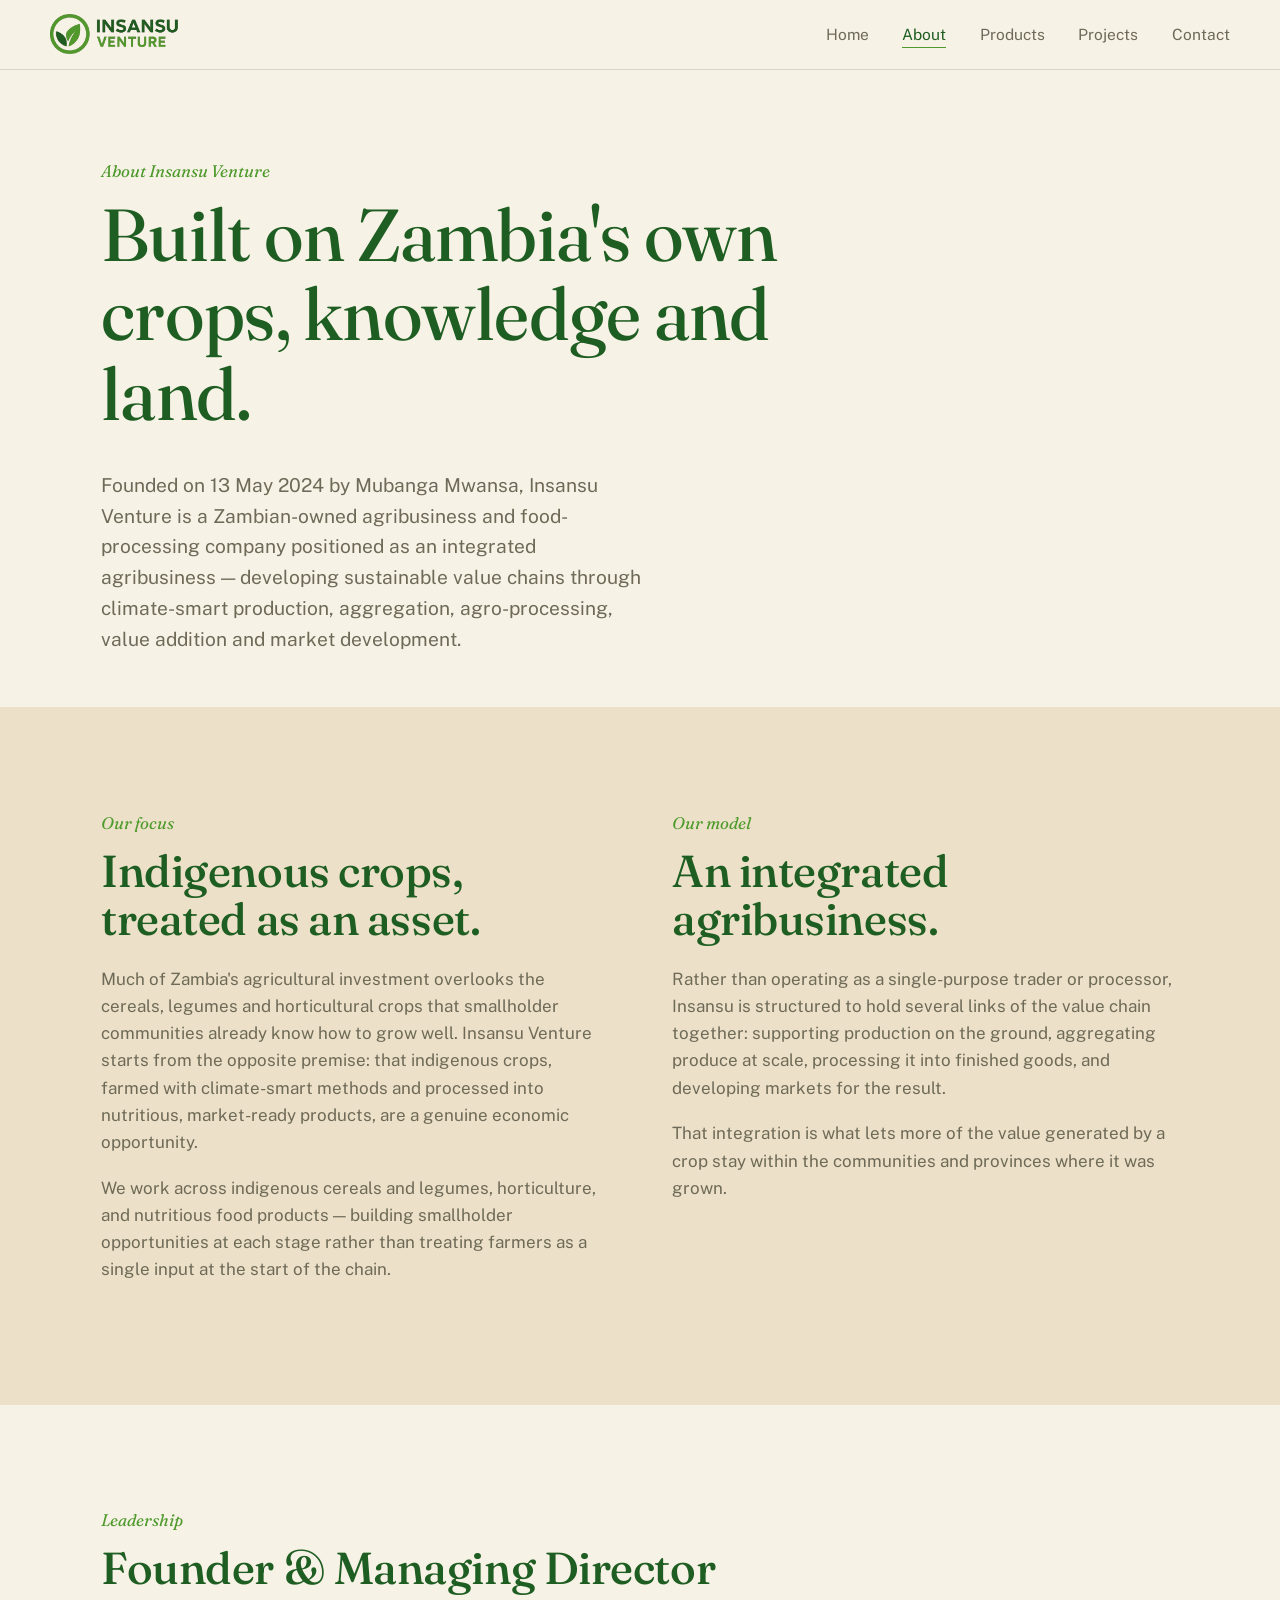
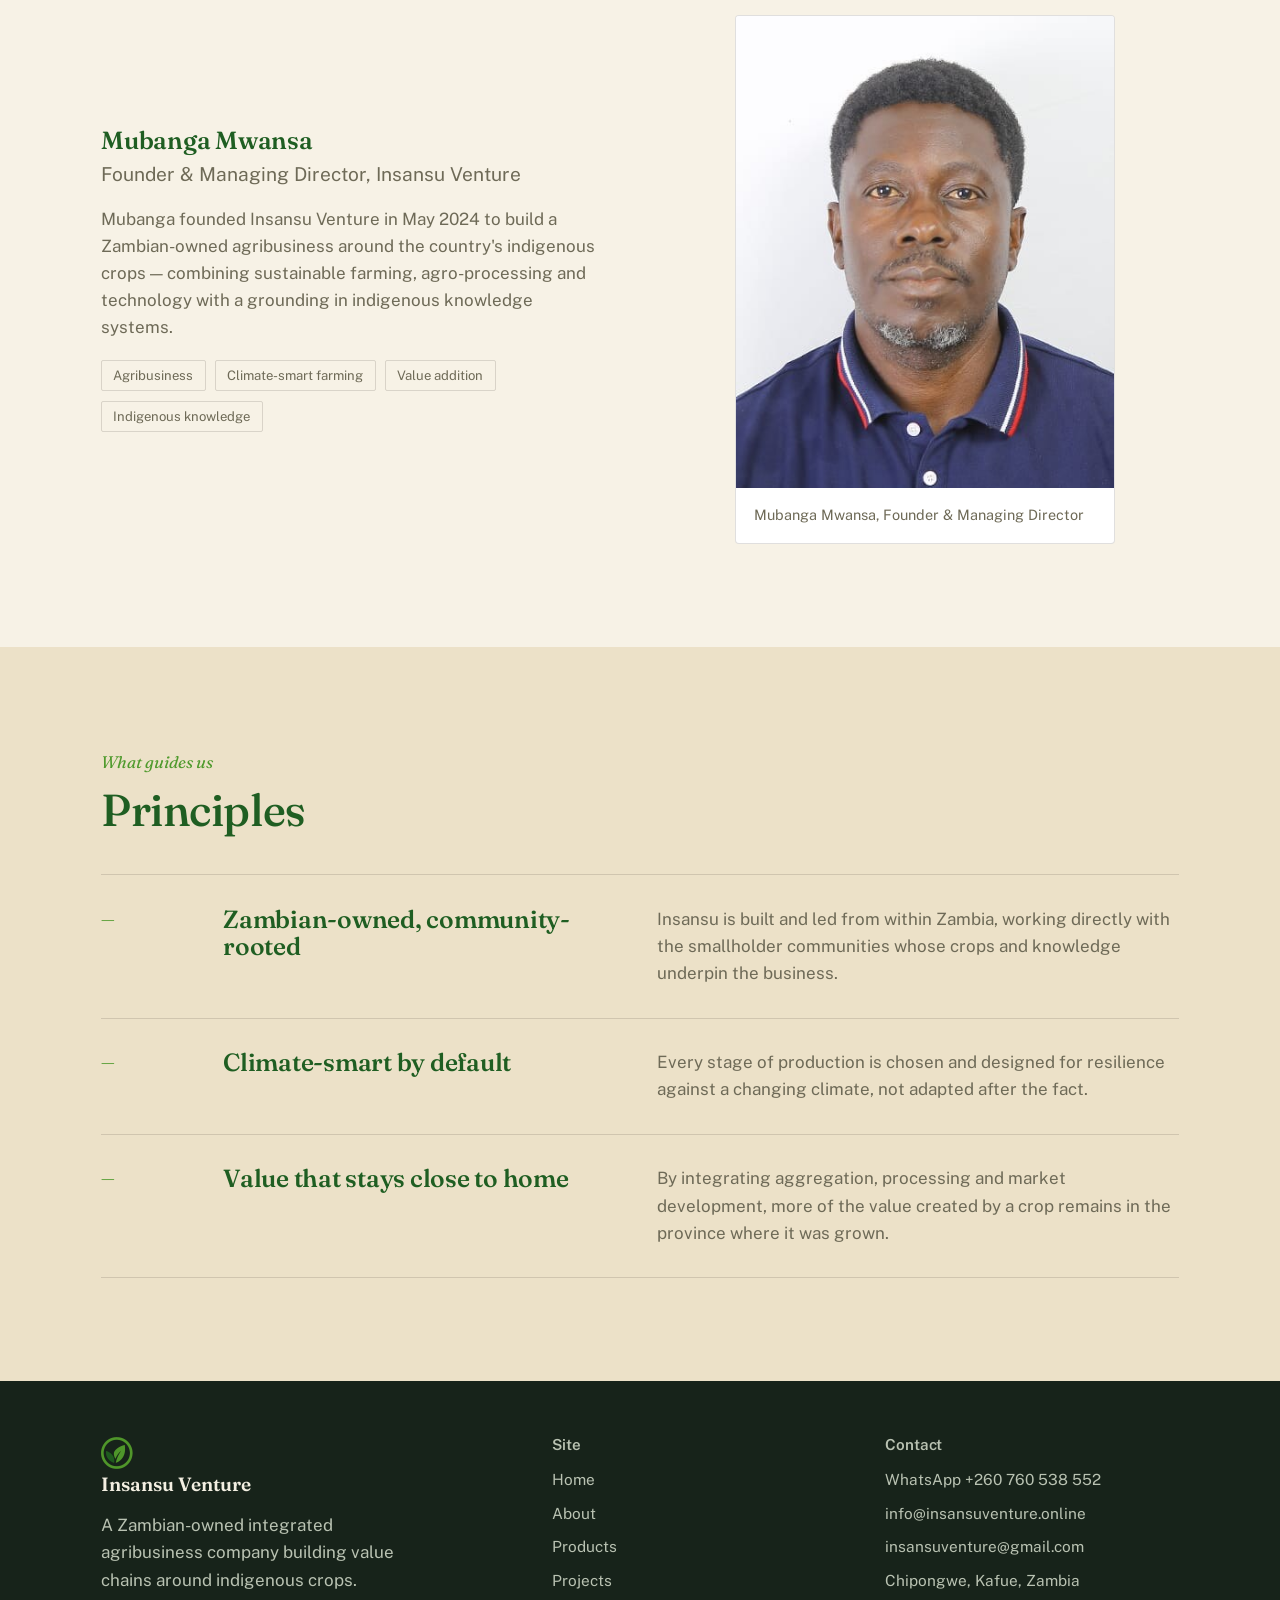
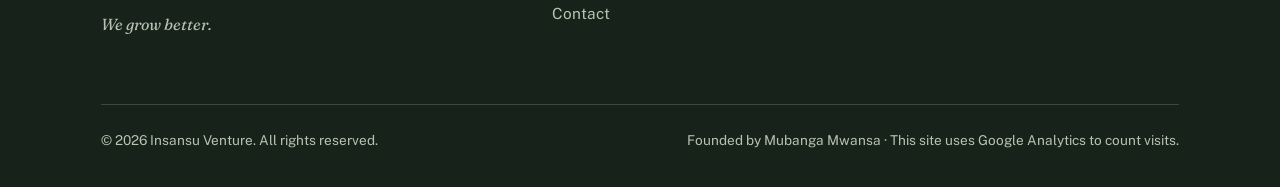
==== about.html @ 9efd2370 "Add Google Analytics (GA4) tracking and footer note Co-Authored-By: Claude Sonnet 5.5 <noreply@anthr" ====
<!doctype html>
<html lang="en">
<head>
<meta charset="UTF-8">
<meta name="viewport" content="width=device-width, initial-scale=1">
<title>About — Insansu Venture</title>
<meta name="description" content="Insansu Venture is a Zambian-owned agribusiness and food-processing company, founded May 2024, building climate-smart value chains around indigenous crops.">
<link rel="icon" href="images/brand/favicon.png" type="image/png">
<link rel="preconnect" href="https://fonts.googleapis.com">
<link rel="preconnect" href="https://fonts.gstatic.com" crossorigin>
<link href="https://fonts.googleapis.com/css2?family=Fraunces:ital,opsz,wght@0,9..144,400;0,9..144,460;0,9..144,560;1,9..144,460&family=Public+Sans:wght@400;500;600;700&display=swap" rel="stylesheet">
<link rel="stylesheet" href="css/style.css">
<!-- Google tag (gtag.js) -->
<script async src="https://www.googletagmanager.com/gtag/js?id=G-HKZN7J60WN"></script>
<script>
  window.dataLayer = window.dataLayer || [];
  function gtag(){dataLayer.push(arguments);}
  gtag('js', new Date());
  gtag('config', 'G-HKZN7J60WN');
</script>
</head>
<body>

<header class="site-header">
  <div class="container nav-row">
    <a href="index.html" class="brand"><img src="images/brand/logo.png" alt="Insansu Venture"></a>
    <nav>
      <ul class="nav-links">
        <li><a href="index.html">Home</a></li>
        <li><a href="about.html" aria-current="page">About</a></li>
        <li><a href="products.html">Products</a></li>
        <li><a href="projects.html">Projects</a></li>
        <li><a href="contact.html">Contact</a></li>
      </ul>
    </nav>
    <button class="nav-toggle" aria-label="Toggle navigation" aria-expanded="false">☰</button>
  </div>
</header>

<section class="hero" style="padding-bottom:2rem;">
  <div class="container">
    <p class="eyebrow">About Insansu Venture</p>
    <h1 style="max-width:16ch;">Built on Zambia's own crops, knowledge and land.</h1>
    <p class="lede">Founded on 13 May 2024 by Mubanga Mwansa, Insansu Venture is a Zambian-owned agribusiness and food-processing company positioned as an integrated agribusiness — developing sustainable value chains through climate-smart production, aggregation, agro-processing, value addition and market development.</p>
  </div>
</section>

<section class="section-alt">
  <div class="container two-col">
    <div>
      <p class="eyebrow">Our focus</p>
      <h2>Indigenous crops, treated as an asset.</h2>
      <p>Much of Zambia's agricultural investment overlooks the cereals, legumes and horticultural crops that smallholder communities already know how to grow well. Insansu Venture starts from the opposite premise: that indigenous crops, farmed with climate-smart methods and processed into nutritious, market-ready products, are a genuine economic opportunity.</p>
      <p>We work across indigenous cereals and legumes, horticulture, and nutritious food products — building smallholder opportunities at each stage rather than treating farmers as a single input at the start of the chain.</p>
    </div>
    <div>
      <p class="eyebrow">Our model</p>
      <h2>An integrated agribusiness.</h2>
      <p>Rather than operating as a single-purpose trader or processor, Insansu is structured to hold several links of the value chain together: supporting production on the ground, aggregating produce at scale, processing it into finished goods, and developing markets for the result.</p>
      <p>That integration is what lets more of the value generated by a crop stay within the communities and provinces where it was grown.</p>
    </div>
  </div>
</section>

<section>
  <div class="container">
    <p class="eyebrow">Leadership</p>
    <h2>Founder &amp; Managing Director</h2>
    <div class="two-col" style="align-items:center;">
      <div>
        <h3 style="margin-bottom:0.2em;">Mubanga Mwansa</h3>
        <p class="lede" style="margin-bottom:1rem;">Founder &amp; Managing Director, Insansu Venture</p>
        <p>Mubanga founded Insansu Venture in May 2024 to build a Zambian-owned agribusiness around the country's indigenous crops — combining sustainable farming, agro-processing and technology with a grounding in indigenous knowledge systems.</p>
        <div class="tag-row">
          <span class="tag">Agribusiness</span>
          <span class="tag">Climate-smart farming</span>
          <span class="tag">Value addition</span>
          <span class="tag">Indigenous knowledge</span>
        </div>
      </div>
      <div class="photo-card portrait-card">
        <img src="images/team/mubanga-mwansa.jpg" alt="Portrait of Mubanga Mwansa, Founder and Managing Director of Insansu Venture">
        <div class="cap"><p style="margin:0; font-size:0.9rem;">Mubanga Mwansa, Founder &amp; Managing Director</p></div>
      </div>
    </div>
  </div>
</section>

<section class="section-alt">
  <div class="container">
    <p class="eyebrow">What guides us</p>
    <h2>Principles</h2>
    <div class="chain-list">
      <div class="chain-row">
        <div class="chain-index">—</div>
        <h3>Zambian-owned, community-rooted</h3>
        <p>Insansu is built and led from within Zambia, working directly with the smallholder communities whose crops and knowledge underpin the business.</p>
      </div>
      <div class="chain-row">
        <div class="chain-index">—</div>
        <h3>Climate-smart by default</h3>
        <p>Every stage of production is chosen and designed for resilience against a changing climate, not adapted after the fact.</p>
      </div>
      <div class="chain-row">
        <div class="chain-index">—</div>
        <h3>Value that stays close to home</h3>
        <p>By integrating aggregation, processing and market development, more of the value created by a crop remains in the province where it was grown.</p>
      </div>
    </div>
  </div>
</section>

<footer class="site-footer">
  <div class="container">
    <div class="footer-grid">
      <div>
        <a href="index.html" class="brand" style="margin-bottom:0.8rem;"><img src="images/brand/mark.png" alt=""><span class="brand-text">Insansu Venture</span></a>
        <p style="max-width:32ch;">A Zambian-owned integrated agribusiness company building value chains around indigenous crops.</p>
        <p class="footer-tagline">We grow better.</p>
      </div>
      <div>
        <h4>Site</h4>
        <a href="index.html">Home</a>
        <a href="about.html">About</a>
        <a href="products.html">Products</a>
        <a href="projects.html">Projects</a>
        <a href="contact.html">Contact</a>
      </div>
      <div>
        <h4>Contact</h4>
        <a href="https://wa.me/260760538552">WhatsApp +260 760 538 552</a>
        <a href="mailto:info@insansuventure.online">info@insansuventure.online</a>
        <a href="mailto:insansuventure@gmail.com">insansuventure@gmail.com</a>
        <a href="contact.html" style="pointer-events:none;">Chipongwe, Kafue, Zambia</a>
      </div>
    </div>
    <div class="footer-bottom">
      <span>© <span class="year"></span> Insansu Venture. All rights reserved.</span>
      <span>Founded by Mubanga Mwansa · This site uses Google Analytics to count visits.</span>
    </div>
  </div>
</footer>

<script src="js/main.js"></script>
</body>
</html>
---- css/style.css ----
/* ============================================================
   Insansu Venture — Stylesheet (brand-aligned)
   Type: Fraunces (display) + Public Sans (body)
   Palette drawn from the Insansu Venture logo + product labels
   ============================================================ */

:root{
  --pine: #1F5E22;        /* dark green — headings, wordmark */
  --leaf: #4F9A2D;        /* bright green — accent, CTAs */
  --leaf-dark: #3E7D22;   /* hover state */
  --cream: #F7F2E6;       /* main background */
  --parchment: #ECE1C8;   /* alternate section background */
  --ink: #17231A;         /* dark band — header/footer */
  --ink-soft: #1E2C21;
  --text-dark: #24211A;
  --text-dim: #6E6A57;
  --text-light: #F3EFE2;
  --text-light-dim: #B9C2B2;
  --clay: #B24A2E;        /* tomato / pickle accent */
  --plum: #7E2A58;        /* onion accent */
  --brown: #7A4A22;       /* peanut butter accent */
  --rule: rgba(36,33,26,0.14);
  --rule-light: rgba(243,239,226,0.18);
  --max: 1180px;
  --gutter: clamp(1.25rem, 4vw, 3.5rem);
}

*,*::before,*::after{ box-sizing: border-box; }
html{ scroll-behavior: smooth; }
body{
  margin:0;
  background: var(--cream);
  color: var(--text-dark);
  font-family: "Public Sans", -apple-system, "Segoe UI", sans-serif;
  font-size: 17px;
  line-height: 1.6;
  -webkit-font-smoothing: antialiased;
}
img{ max-width:100%; display:block; }
a{ color: inherit; }
.container{
  max-width: var(--max);
  margin: 0 auto;
  padding-left: var(--gutter);
  padding-right: var(--gutter);
}

h1,h2,h3,h4{
  font-family: "Fraunces", Georgia, serif;
  font-weight: 500;
  line-height: 1.08;
  margin: 0 0 0.5em;
  letter-spacing: -0.01em;
  color: var(--pine);
}
h1{ font-size: clamp(2.6rem, 6vw, 4.6rem); font-weight: 460; }
h2{ font-size: clamp(1.9rem, 3.6vw, 2.8rem); }
h3{ font-size: clamp(1.25rem, 2vw, 1.55rem); font-weight: 560; }
p{ margin: 0 0 1.1em; max-width: 62ch; color: var(--text-dim); }
.lede{ font-size: 1.2rem; color: var(--text-dim); max-width: 46ch; }
.eyebrow{
  font-family: "Fraunces", serif;
  font-style: italic;
  font-size: 1.05rem;
  color: var(--leaf);
  margin: 0 0 0.6em;
}

/* ---------- Header / Nav ---------- */
.site-header{
  position: sticky; top:0; z-index: 50;
  background: rgba(247,242,230,0.94);
  backdrop-filter: blur(6px);
  border-bottom: 1px solid var(--rule);
}
.nav-row{
  display:flex; align-items:center; justify-content:space-between;
  padding: 0.9rem 0;
}
.brand{
  display:flex; align-items:center; gap:0.6rem;
  text-decoration:none;
}
.brand img{ height: 40px; width:auto; }
.brand-text{
  font-family:"Fraunces", serif; font-weight:600; font-size:1.2rem; color: var(--pine);
}
.site-footer .brand img{ height: 32px; width:auto; }
.site-footer .brand-text{ color: var(--text-light); }
.nav-links{
  display:flex; gap: 2.1rem; list-style:none; margin:0; padding:0;
  font-size: 0.97rem;
}
.nav-links a{
  text-decoration:none;
  color: var(--text-dim);
  padding-bottom: 4px;
  border-bottom: 1px solid transparent;
  transition: color .18s ease, border-color .18s ease;
}
.nav-links a:hover, .nav-links a[aria-current="page"]{
  color: var(--pine);
  border-color: var(--leaf);
}
.nav-toggle{
  display:none;
  background:none; border:1px solid var(--rule); color: var(--text-dark);
  width: 42px; height: 38px; border-radius: 3px; cursor:pointer;
  font-size: 1.1rem;
}

/* ---------- Buttons ---------- */
.btn{
  display:inline-block;
  padding: 0.85rem 1.6rem;
  font-size: 0.98rem;
  text-decoration:none;
  border: 1px solid var(--leaf);
  color: #fff;
  background: var(--leaf);
  border-radius: 2px;
  font-weight: 600;
  transition: background .18s ease, color .18s ease;
}
.btn:hover{ background: var(--leaf-dark); border-color: var(--leaf-dark); }
.btn-outline{
  background: transparent; color: var(--pine); border-color: var(--rule);
}
.btn-outline:hover{ border-color: var(--leaf); color: var(--leaf-dark); background:transparent; }

/* on dark bands */
.band-dark .btn-outline{ color: var(--text-light); border-color: var(--rule-light); }
.band-dark .btn-outline:hover{ border-color: var(--leaf); color: var(--leaf); }

/* ---------- Sections ---------- */
section{ padding: clamp(3.5rem, 8vw, 6.5rem) 0; }
.section-alt{ background: var(--parchment); }
.band-dark{ background: var(--ink); color: var(--text-light); }
.band-dark h1, .band-dark h2, .band-dark h3{ color: var(--text-light); }
.band-dark p, .band-dark .lede{ color: var(--text-light-dim); }
.band-dark .eyebrow{ color: var(--leaf); }
.rule{ border:0; border-top: 1px solid var(--rule); margin: 0; }
.band-dark .rule{ border-top-color: var(--rule-light); }

/* ---------- Hero ---------- */
.hero{
  padding-top: clamp(3rem, 8vw, 5.5rem);
  padding-bottom: clamp(2.5rem, 6vw, 4rem);
}
.hero-grid{
  display:grid;
  grid-template-columns: 1.15fr 0.85fr;
  gap: clamp(2rem, 5vw, 4rem);
  align-items: center;
}
.hero-art{
  border-radius: 4px;
  overflow: hidden;
  border: 1px solid var(--rule);
}
.hero-art img{ width:100%; height: 100%; object-fit: cover; aspect-ratio: 4/5; }
.hero-meta{
  display:flex; gap: 2.4rem; margin-top: 2.6rem; flex-wrap: wrap;
}
.hero-meta div{ border-left: 2px solid var(--leaf); padding-left: 1rem; }
.hero-meta .num{
  font-family:"Fraunces", serif; font-size: 1.6rem; color: var(--pine); display:block;
}
.hero-meta .lbl{ font-size: 0.88rem; color: var(--text-dim); }

/* ---------- Value chain rows ---------- */
.chain-list{ margin-top: 2.5rem; }
.chain-row{
  display:grid;
  grid-template-columns: 90px 1fr 1.3fr;
  gap: 2rem;
  padding: 1.9rem 0;
  border-top: 1px solid var(--rule);
  align-items: start;
}
.chain-row:last-child{ border-bottom: 1px solid var(--rule); }
.chain-index{
  font-family:"Fraunces", serif; font-style: italic;
  font-size: 1.05rem; color: var(--leaf);
}
.chain-row h3{ margin-bottom: 0.35em; }
.chain-row p{ margin:0; }

/* ---------- Project rows (editorial list) ---------- */
.proj-list{ margin-top: 2rem; }
.proj-row{
  padding: 2.3rem 0;
  border-top: 1px solid var(--rule);
  display:grid;
  grid-template-columns: 1fr 1.7fr;
  gap: 2.2rem;
}
.proj-row:last-child{ border-bottom: 1px solid var(--rule); }
.proj-tag{
  display:inline-block;
  font-size: 0.82rem;
  color: var(--leaf-dark);
  border: 1px solid currentColor;
  padding: 0.2rem 0.6rem;
  border-radius: 2px;
  margin-bottom: 0.8rem;
}
.band-dark .proj-tag{ color: var(--leaf); }
.proj-meta{ color: var(--text-dim); font-size: 0.95rem; margin-top: 1rem; }
.proj-meta span{ display:block; margin-bottom: 0.3rem; }
.proj-meta strong{ color: var(--text-dark); }
.band-dark .proj-meta strong{ color: var(--text-light); }

/* ---------- Two column ---------- */
.two-col{
  display:grid; grid-template-columns: 1fr 1fr; gap: clamp(2rem,5vw,4.5rem);
  align-items: start;
}

/* ---------- Quote / statement block ---------- */
.statement{
  font-family:"Fraunces", serif;
  font-size: clamp(1.5rem, 3vw, 2.1rem);
  font-weight: 440;
  max-width: 26ch;
  line-height: 1.25;
  color: var(--pine);
}
.statement em{ color: var(--leaf-dark); font-style: italic; }

/* ---------- Photo grid (crops) ---------- */
.photo-grid{
  display:grid;
  grid-template-columns: repeat(3, 1fr);
  gap: 1.4rem;
  margin-top: 2.2rem;
}
.photo-card{
  border-radius: 4px; overflow:hidden; border:1px solid var(--rule);
  background: #fff;
}
.photo-card img{ width:100%; aspect-ratio: 4/3; object-fit: cover; }
.photo-card .cap{ padding: 0.9rem 1.1rem 1.1rem; }
.photo-card h3{ font-size: 1.05rem; margin-bottom: 0.15em; }
.photo-card p{ margin:0; font-size: 0.92rem; }

/* ---------- Product grid (coming soon) ---------- */
.product-grid{
  display:grid;
  grid-template-columns: repeat(3, 1fr);
  gap: 1.6rem;
  margin-top: 2.2rem;
}
.product-card{
  background:#fff; border:1px solid var(--rule); border-radius: 4px; overflow:hidden;
  display:flex; flex-direction:column;
}
.product-card .shot{ aspect-ratio: 3/4; overflow:hidden; }
.product-card .shot img{ width:100%; height:100%; object-fit: cover; object-position: top; }
.product-card .cap{ padding: 1.1rem 1.2rem 1.3rem; position:relative; flex:1; display:flex; flex-direction:column; }
.product-card h3{ font-size:1.1rem; margin-bottom:0.3em; }
.soon-tag{
  display:inline-block; align-self:flex-start;
  font-size: 0.74rem; text-transform: none; letter-spacing: 0.02em;
  padding: 0.22rem 0.6rem; border-radius: 2px; margin-bottom: 0.6rem;
  color:#fff; font-weight:600;
}

/* ---------- Footer ---------- */
.site-footer{
  background: var(--ink);
  color: var(--text-light);
  padding: 3.5rem 0 2.2rem;
}
.footer-grid{
  display:grid; grid-template-columns: 1.4fr 1fr 1fr; gap: 2.5rem;
}
.footer-grid p{ color: var(--text-light-dim); }
.footer-grid h4{ font-size: 0.95rem; color: var(--text-light-dim); font-weight:600; font-family:"Public Sans",sans-serif; margin-bottom: 0.9rem;}
.footer-grid a{ text-decoration:none; color: var(--text-light-dim); display:block; margin-bottom:0.55rem; font-size:0.96rem;}
.footer-grid a:hover{ color: var(--leaf); }
.footer-bottom{
  margin-top: 3rem; padding-top: 1.6rem; border-top: 1px solid var(--rule-light);
  display:flex; justify-content:space-between; flex-wrap:wrap; gap:1rem;
  font-size: 0.85rem; color: var(--text-light-dim);
}
.footer-tagline{ font-family:"Fraunces", serif; font-style: italic; color: var(--leaf); font-size:1rem; margin-top:0.4rem;}

/* ---------- Contact form ---------- */
.form-grid{ display:grid; gap: 1.2rem; max-width: 560px; margin-top: 2rem;}
.form-grid label{ display:block; font-size: 0.9rem; margin-bottom: 0.4rem; color: var(--text-dim);}
.form-grid input, .form-grid textarea{
  width:100%; padding: 0.85rem 1rem; font-family: inherit; font-size: 1rem;
  border: 1px solid var(--rule); border-radius: 2px; background: #fff; color: var(--text-dark);
}
.form-grid textarea{ min-height: 130px; resize: vertical; }
.form-note{ font-size: 0.88rem; color: var(--text-dim); margin-top: 1rem; }

/* ---------- Info rows (contact page) ---------- */
.info-row{ display:flex; gap:1.2rem; padding: 1.3rem 0; border-top: 1px solid var(--rule); }
.info-row:last-child{ border-bottom: 1px solid var(--rule); }
.info-row .k{ width: 130px; flex-shrink:0; color: var(--text-dim); font-size:0.92rem; }
.info-row .v{ font-family:"Fraunces", serif; font-size: 1.1rem; color: var(--pine); }

/* ---------- Utility ---------- */
.mt-lg{ margin-top: 3rem; }
.center{ text-align:center; }
.tag-row{ display:flex; gap: 0.6rem; flex-wrap:wrap; margin-top: 1rem; }
.tag{
  font-size: 0.82rem; padding: 0.25rem 0.7rem; border: 1px solid var(--rule);
  border-radius: 2px; color: var(--text-dim);
}

/* ---------- Responsive ---------- */
@media (max-width: 860px){
  .nav-links{ display:none; }
  .nav-toggle{ display:block; }
  .hero-grid{ grid-template-columns: 1fr; }
  .chain-row{ grid-template-columns: 1fr; gap: 0.6rem; }
  .proj-row{ grid-template-columns: 1fr; }
  .two-col{ grid-template-columns: 1fr; }
  .footer-grid{ grid-template-columns: 1fr 1fr; }
  .photo-grid{ grid-template-columns: repeat(2, 1fr); }
  .product-grid{ grid-template-columns: repeat(2, 1fr); }
}
@media (max-width: 520px){
  .footer-grid{ grid-template-columns: 1fr; }
  .footer-bottom{ flex-direction:column; }
  .photo-grid{ grid-template-columns: 1fr 1fr; }
  .product-grid{ grid-template-columns: 1fr; }
}

@media (prefers-reduced-motion: reduce){
  html{ scroll-behavior:auto; }
  *{ animation-duration:0.01ms !important; transition-duration:0.01ms !important; }
}

/* focus visibility */
a:focus-visible, button:focus-visible, input:focus-visible, textarea:focus-visible{
  outline: 2px solid var(--leaf); outline-offset: 2px;
}

/* ---------- Indigenous vegetables ---------- */
.veg-grid{
  display:grid;
  grid-template-columns: repeat(3, 1fr);
  gap: 1rem;
  margin-top: 2rem;
}
.veg-card{
  background:#fff; border:1px solid var(--rule); border-left: 3px solid var(--leaf);
  border-radius: 4px; padding: 1.1rem 1.2rem;
}
.veg-card h3{ font-size: 1.1rem; margin-bottom: 0.15em; }
.veg-card p{ margin:0; font-size: 0.92rem; }

/* text-only product shot (no photo yet) */
.product-card .shot-text{
  display:flex; align-items:center; justify-content:center;
  background: var(--pine);
}
.product-card .shot-text span{
  font-family:"Fraunces", serif; font-style: italic; font-size: 1.7rem; line-height:1.15;
  color: var(--cream); text-align:center; padding: 1rem;
}

/* ---------- Order band ---------- */
.order-band{ padding: clamp(2.5rem, 6vw, 4rem) 0; border-top: 1px solid var(--rule); }
.order-row{
  display:grid; grid-template-columns: 1.6fr auto; gap: 2rem; align-items:center;
}

@media (max-width: 860px){
  .veg-grid{ grid-template-columns: repeat(2, 1fr); }
  .order-row{ grid-template-columns: 1fr; }
}

/* keep product card text readable inside dark bands */
.band-dark .product-card h3{ color: var(--pine); }
.band-dark .product-card p{ color: var(--text-dim); }

/* founder portrait */
.portrait-card{ max-width: 380px; justify-self: center; width:100%; }
.portrait-card img{ aspect-ratio: 4/5; object-fit: cover; object-position: center top; }
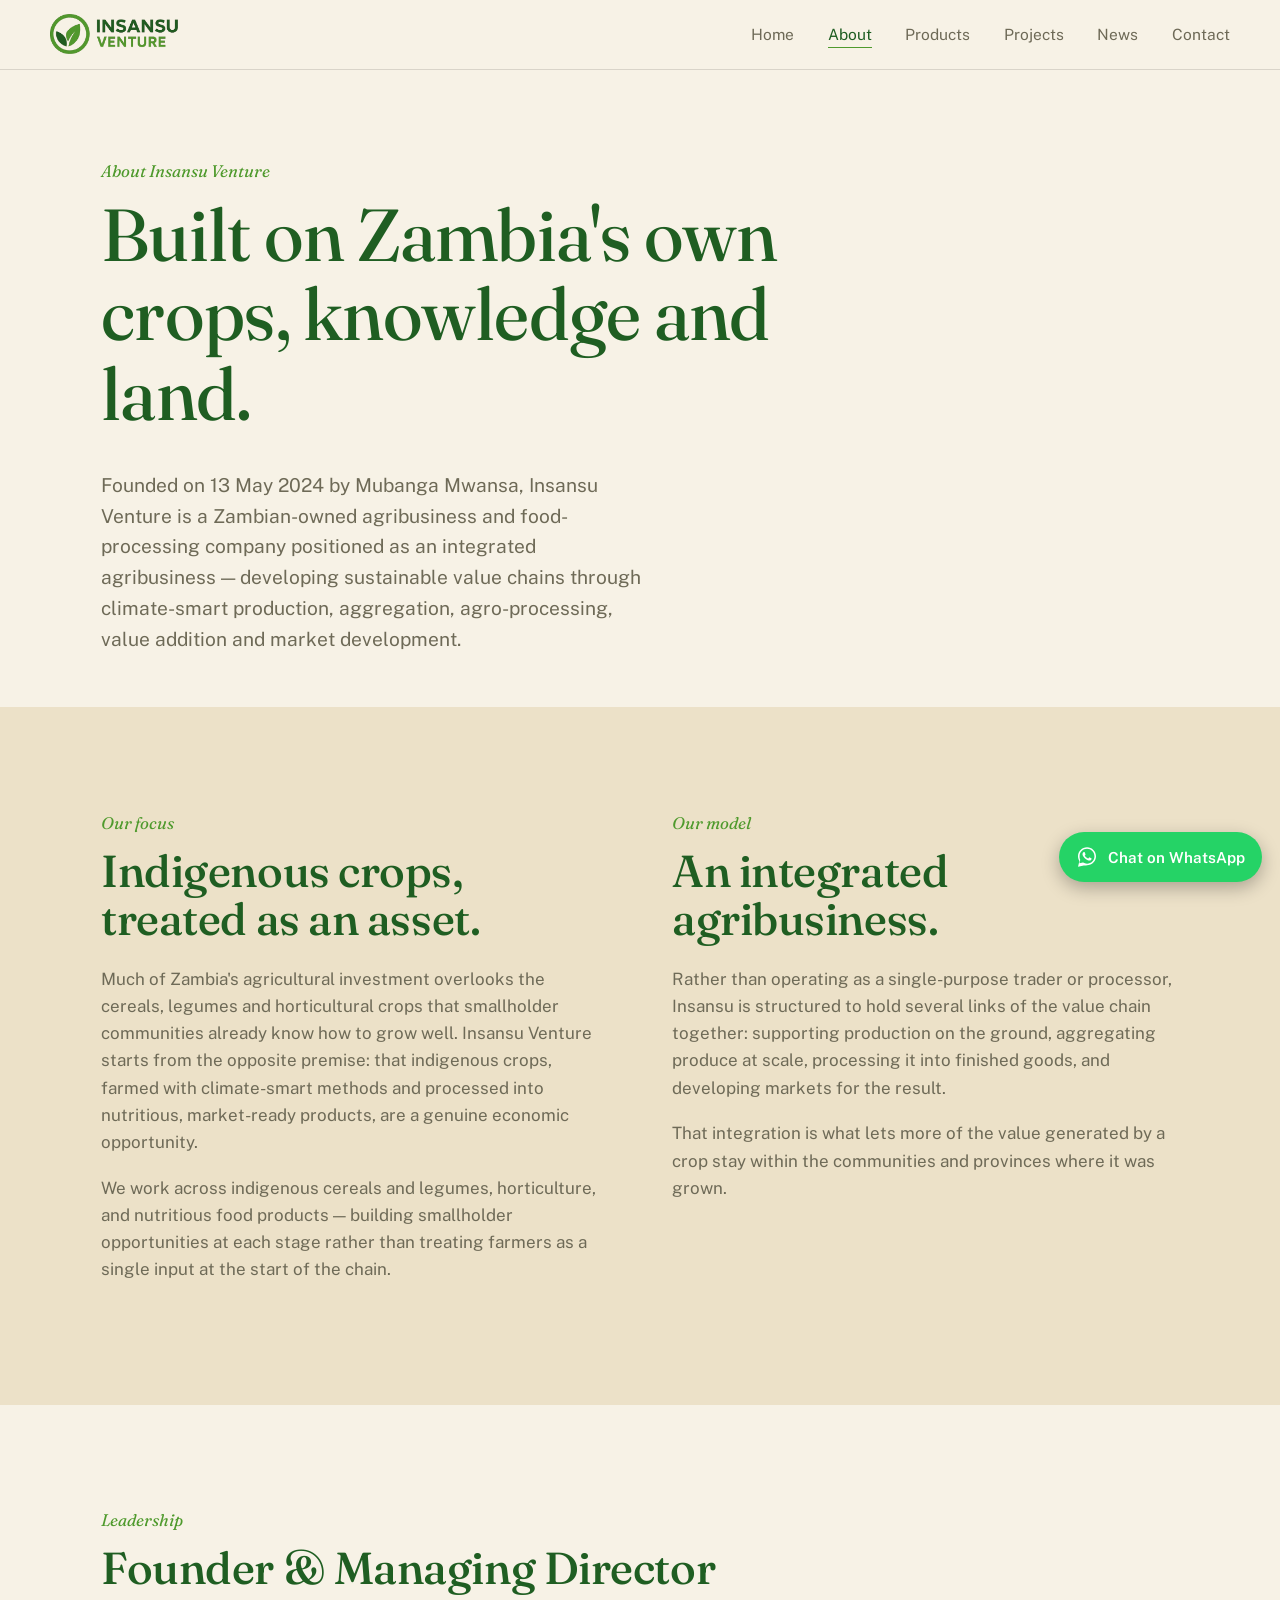
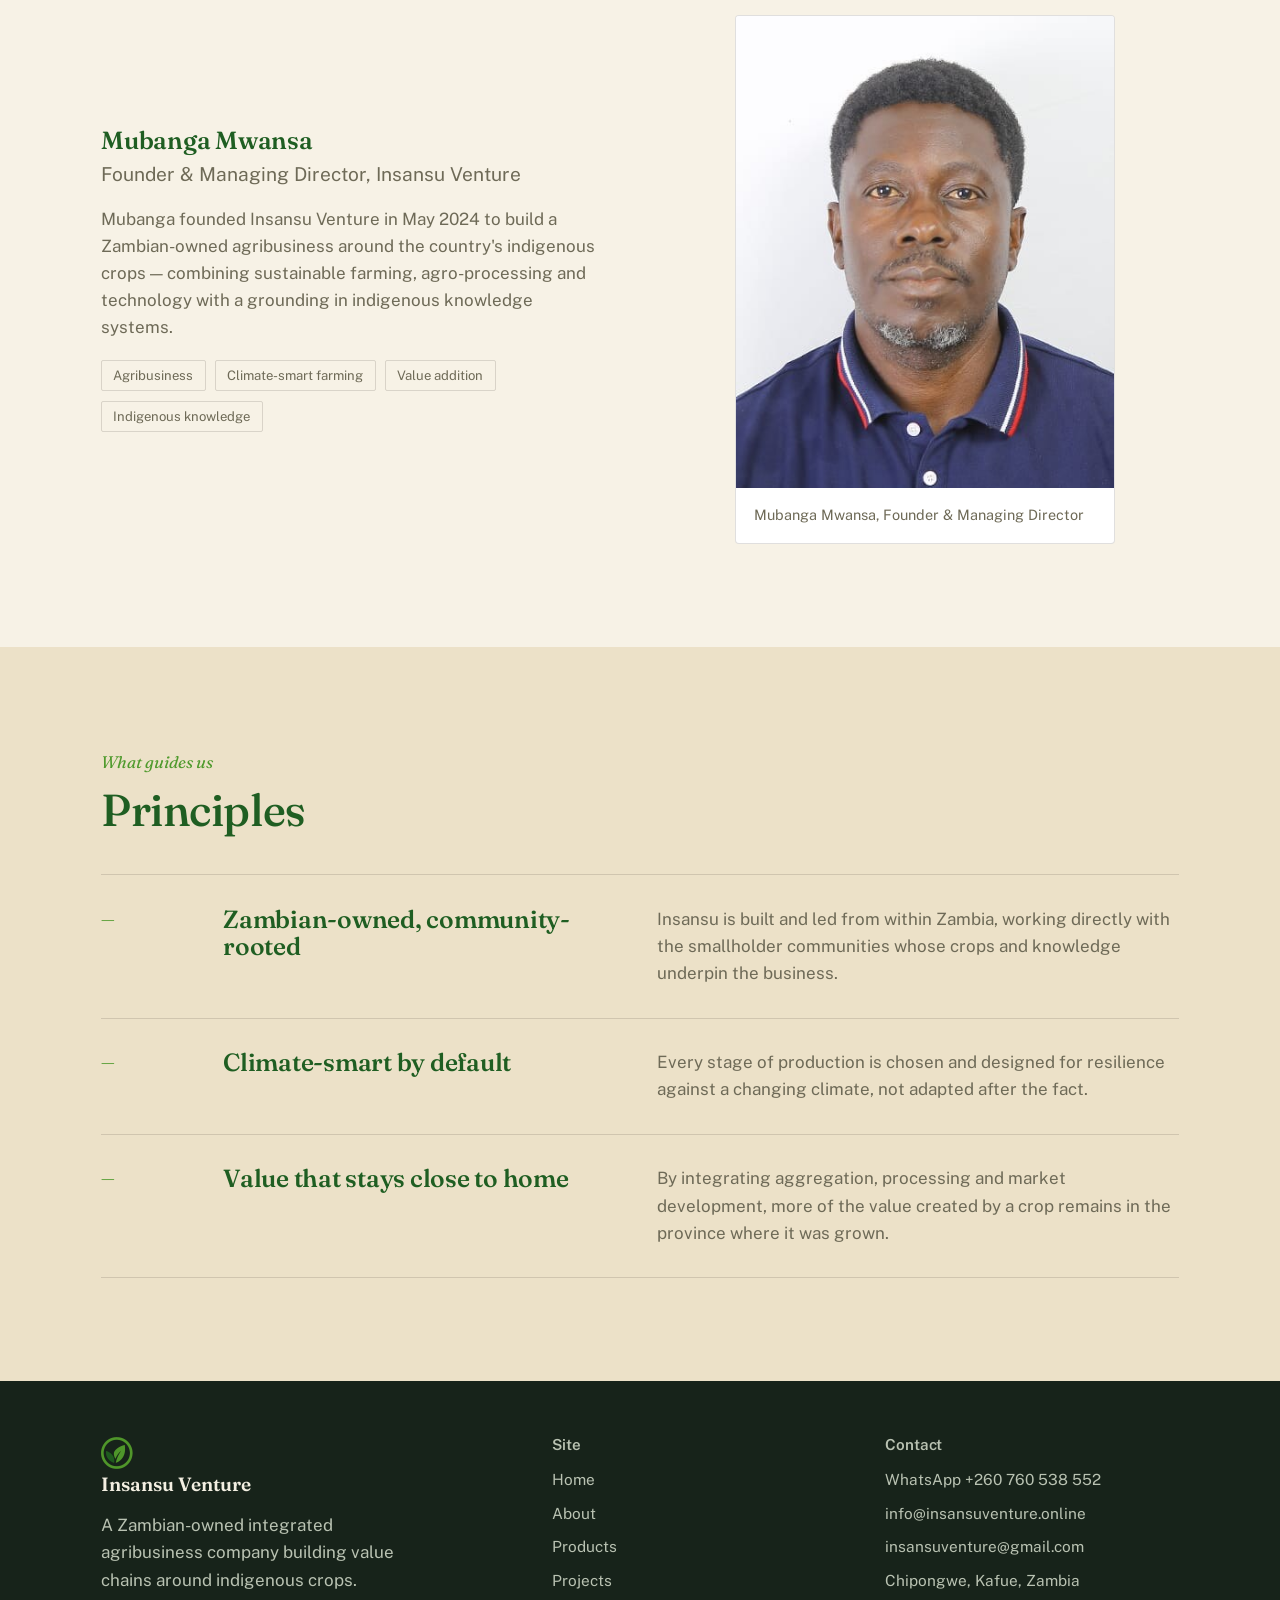
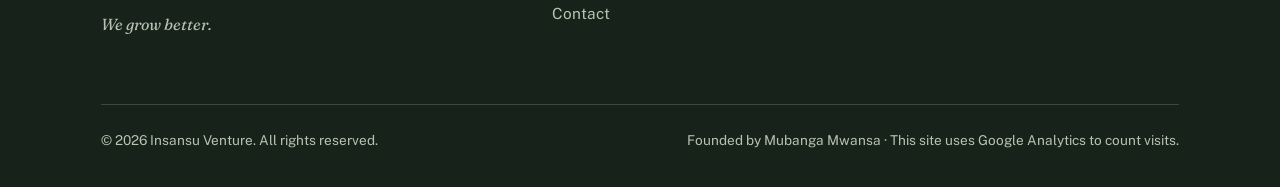
==== commit a0565b24: "Add WhatsApp float button, order links, share preview image, map and News page Co-Authored-By: Claud" ====
--- a/about.html
+++ b/about.html
@@ -5,6 +5,16 @@
 <meta name="viewport" content="width=device-width, initial-scale=1">
 <title>About — Insansu Venture</title>
 <meta name="description" content="Insansu Venture is a Zambian-owned agribusiness and food-processing company, founded May 2024, building climate-smart value chains around indigenous crops.">
+<meta property="og:type" content="website">
+<meta property="og:site_name" content="Insansu Venture">
+<meta property="og:title" content="About — Insansu Venture">
+<meta property="og:description" content="Insansu Venture is a Zambian-owned agribusiness and food-processing company, founded May 2024, building climate-smart value chains around indigenous crops.">
+<meta property="og:url" content="https://insansuventure.online/about.html">
+<meta property="og:image" content="https://insansuventure.online/images/brand/share.jpg">
+<meta property="og:image:width" content="1200">
+<meta property="og:image:height" content="630">
+<meta name="twitter:card" content="summary_large_image">
+<meta name="twitter:image" content="https://insansuventure.online/images/brand/share.jpg">
 <link rel="icon" href="images/brand/favicon.png" type="image/png">
 <link rel="preconnect" href="https://fonts.googleapis.com">
 <link rel="preconnect" href="https://fonts.gstatic.com" crossorigin>
@@ -30,6 +40,7 @@
         <li><a href="about.html" aria-current="page">About</a></li>
         <li><a href="products.html">Products</a></li>
         <li><a href="projects.html">Projects</a></li>
+        <li><a href="news.html">News</a></li>
         <li><a href="contact.html">Contact</a></li>
       </ul>
     </nav>
--- a/css/style.css
+++ b/css/style.css
@@ -382,3 +382,38 @@
 /* founder portrait */
 .portrait-card{ max-width: 380px; justify-self: center; width:100%; }
 .portrait-card img{ aspect-ratio: 4/5; object-fit: cover; object-position: center top; }
+
+
+/* ---------- Floating WhatsApp button ---------- */
+.wa-float{
+  position:fixed; right:18px; bottom:18px; z-index:60;
+  display:flex; align-items:center; gap:.55rem;
+  background:#25D366; color:#fff; text-decoration:none;
+  font-weight:600; font-size:.95rem; line-height:1;
+  padding:.8rem 1.05rem; border-radius:999px;
+  box-shadow:0 6px 18px rgba(0,0,0,.28);
+  transition:transform .15s ease, box-shadow .15s ease;
+}
+.wa-float:hover{ transform:translateY(-2px); box-shadow:0 9px 22px rgba(0,0,0,.32); color:#fff; }
+.wa-float svg{ width:24px; height:24px; fill:#fff; flex:none; }
+@media (max-width:560px){ .wa-float span{ display:none; } .wa-float{ padding:.9rem; } }
+
+/* ---------- Order links on cards ---------- */
+.order-link{
+  display:inline-block; margin-top:.7rem;
+  font-size:.86rem; font-weight:600; text-decoration:none;
+  color:var(--pine); border:1px solid var(--leaf);
+  padding:.38rem .8rem; border-radius:999px;
+}
+.order-link:hover{ background:var(--pine); color:#fff; border-color:var(--pine); }
+
+/* ---------- Map ---------- */
+.map-wrap{ border-radius:4px; overflow:hidden; border:1px solid var(--rule); margin-top:1.4rem; }
+.map-wrap iframe{ display:block; width:100%; height:380px; border:0; }
+
+/* ---------- News ---------- */
+.news-item{ padding:1.8rem 0; border-top:1px solid var(--rule); }
+.news-item:first-child{ border-top:none; padding-top:0; }
+.news-date{ font-size:.8rem; letter-spacing:.08em; text-transform:uppercase; color:var(--leaf-dark); font-weight:600; margin-bottom:.3rem; }
+.news-item h2{ font-size:1.5rem; margin-bottom:.4em; }
+.news-item img{ max-width:560px; width:100%; border-radius:4px; margin-top:.8rem; }
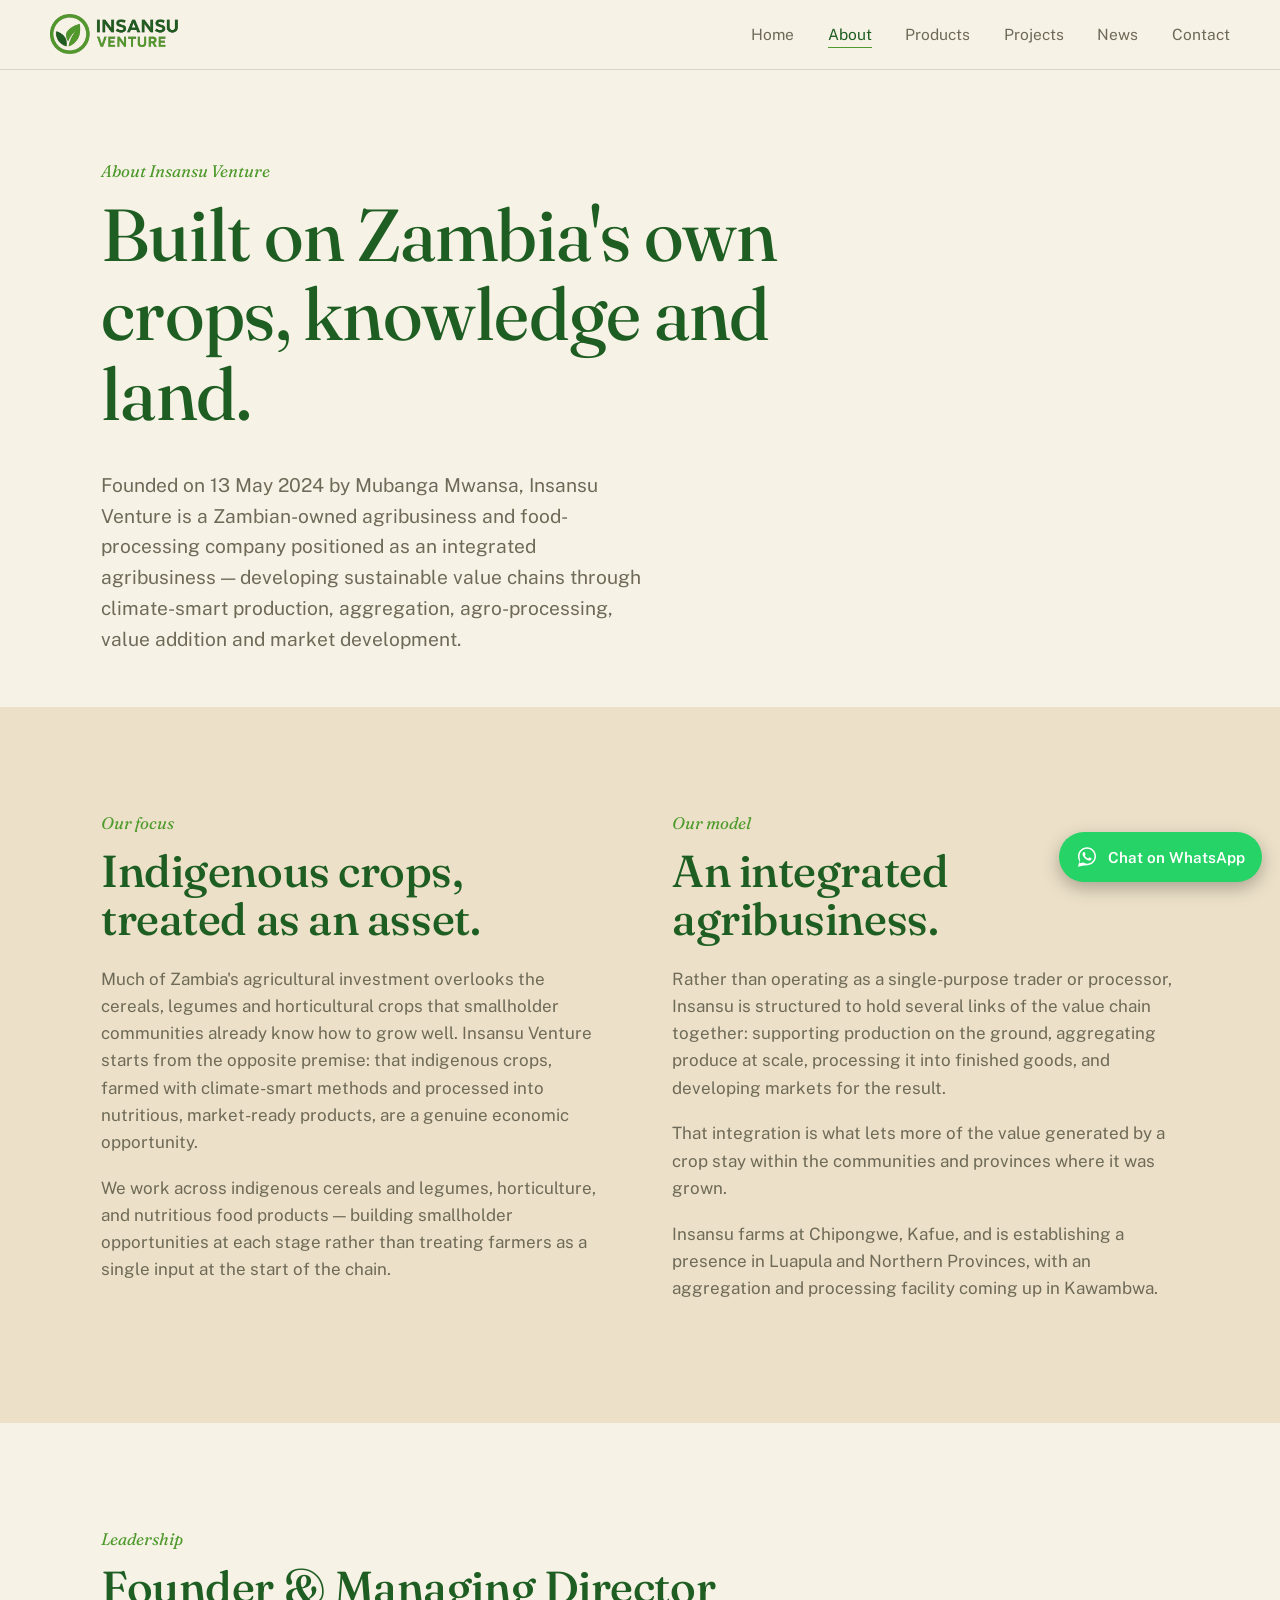
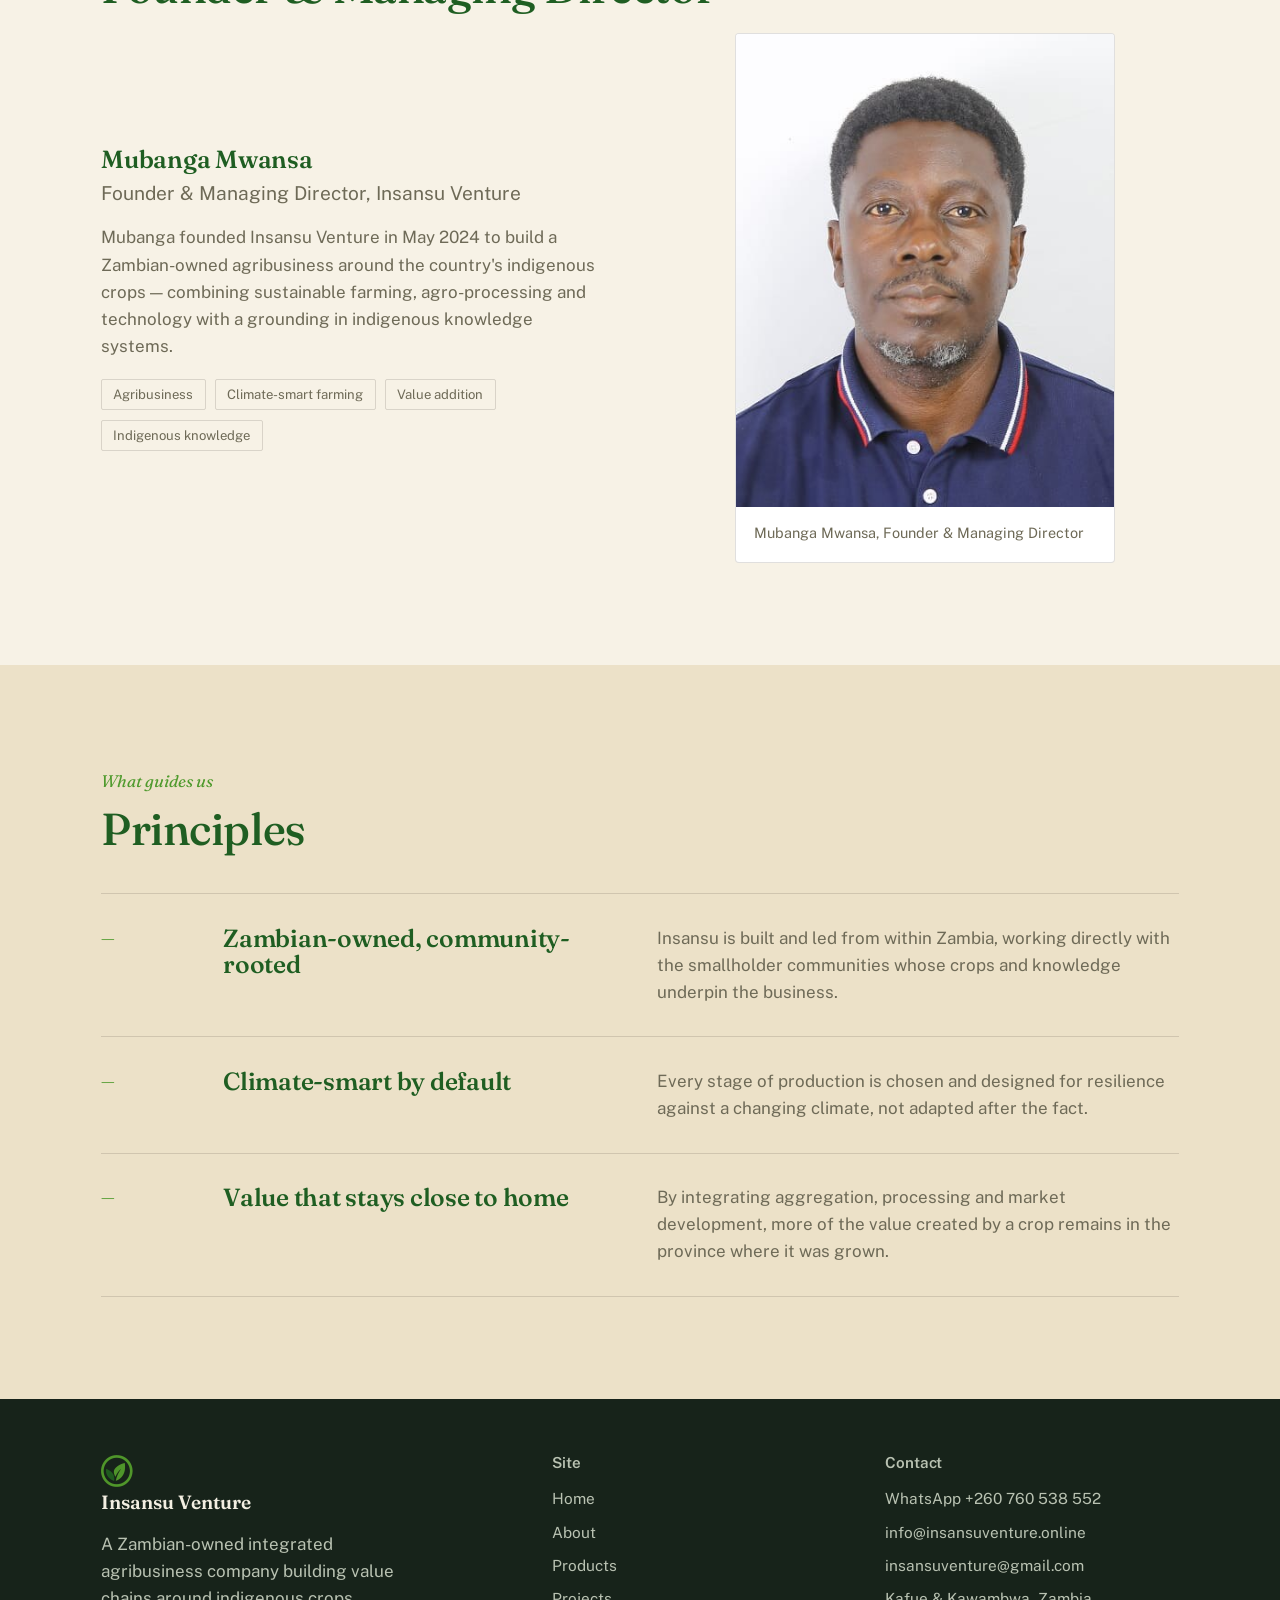
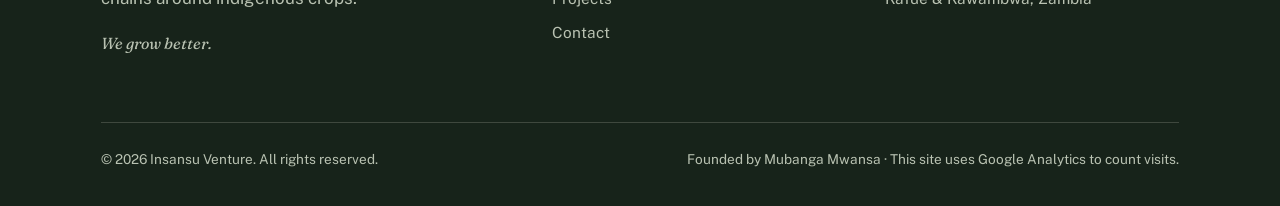
==== commit 68cffa3a: "Reflect Kawambwa (Luapula) presence: aggregation and processing centre, addresses, footer Co-Authore" ====
--- a/about.html
+++ b/about.html
@@ -69,6 +69,7 @@
       <h2>An integrated agribusiness.</h2>
       <p>Rather than operating as a single-purpose trader or processor, Insansu is structured to hold several links of the value chain together: supporting production on the ground, aggregating produce at scale, processing it into finished goods, and developing markets for the result.</p>
       <p>That integration is what lets more of the value generated by a crop stay within the communities and provinces where it was grown.</p>
+      <p>Insansu farms at Chipongwe, Kafue, and is establishing a presence in Luapula and Northern Provinces, with an aggregation and processing facility coming up in Kawambwa.</p>
     </div>
   </div>
 </section>
@@ -142,7 +143,7 @@
         <a href="https://wa.me/260760538552">WhatsApp +260 760 538 552</a>
         <a href="mailto:info@insansuventure.online">info@insansuventure.online</a>
         <a href="mailto:insansuventure@gmail.com">insansuventure@gmail.com</a>
-        <a href="contact.html" style="pointer-events:none;">Chipongwe, Kafue, Zambia</a>
+        <a href="contact.html" style="pointer-events:none;">Kafue &amp; Kawambwa, Zambia</a>
       </div>
     </div>
     <div class="footer-bottom">
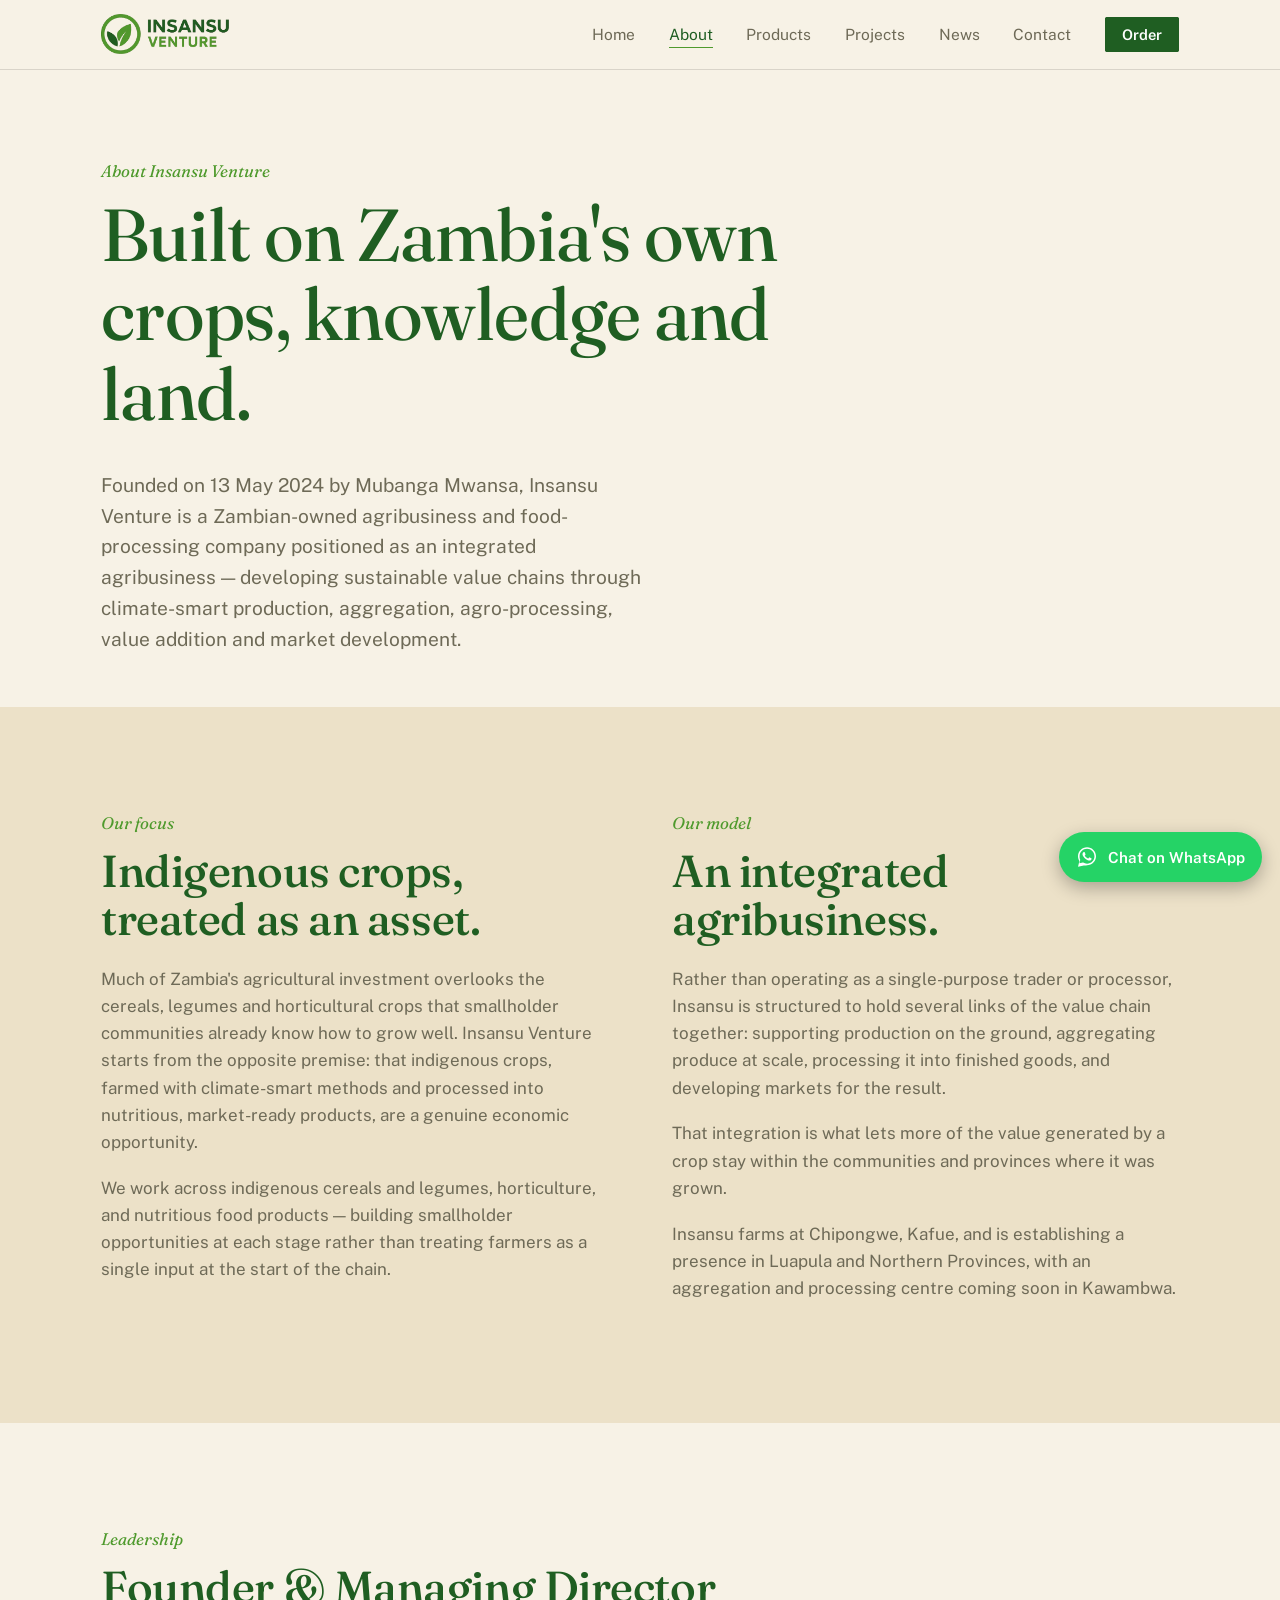
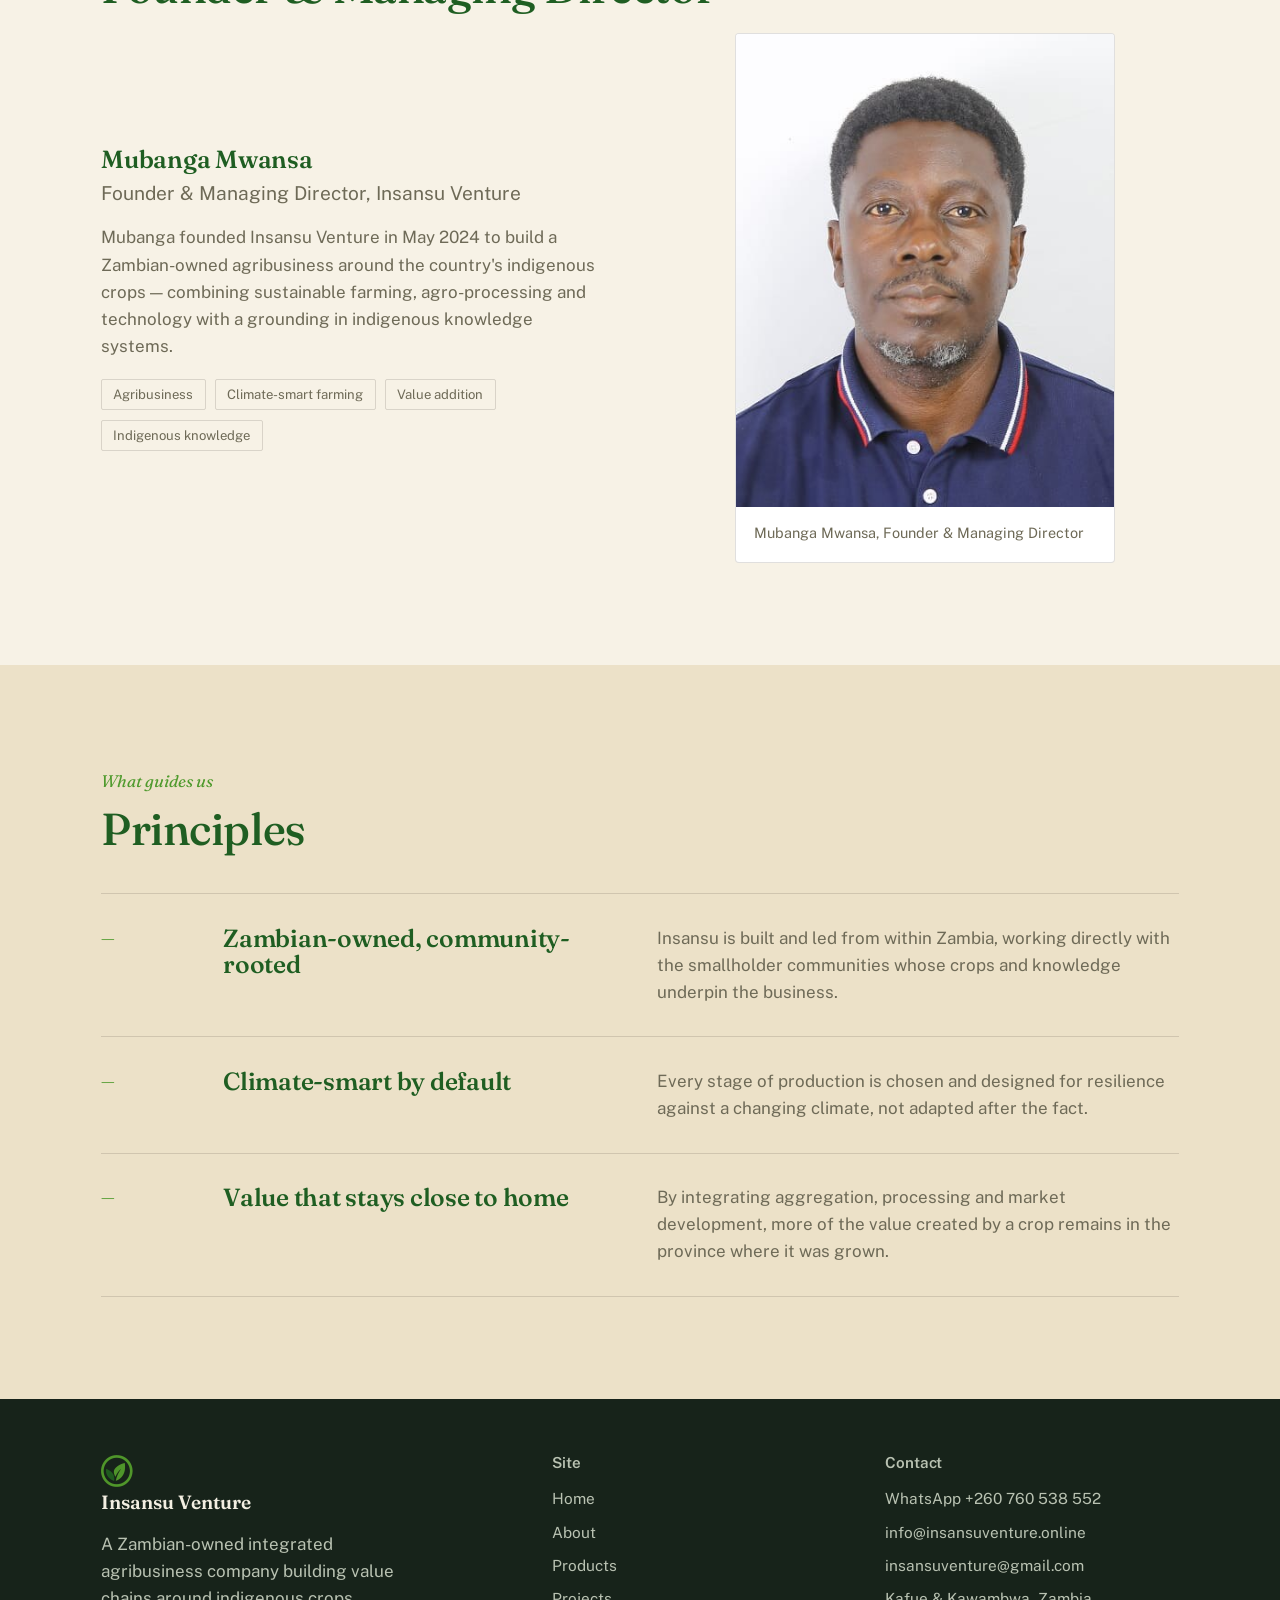
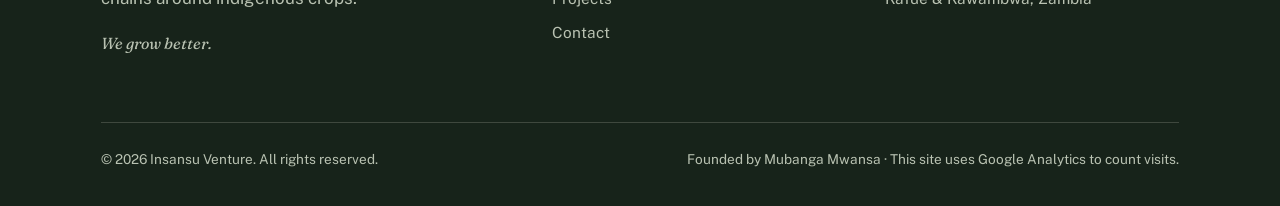
==== commit a1b7c3ef: "Merge irrigation projects into one three-site Water and Irrigation Hub; add technique and layout; po" ====
--- a/about.html
+++ b/about.html
@@ -69,7 +69,7 @@
       <h2>An integrated agribusiness.</h2>
       <p>Rather than operating as a single-purpose trader or processor, Insansu is structured to hold several links of the value chain together: supporting production on the ground, aggregating produce at scale, processing it into finished goods, and developing markets for the result.</p>
       <p>That integration is what lets more of the value generated by a crop stay within the communities and provinces where it was grown.</p>
-      <p>Insansu farms at Chipongwe, Kafue, and is establishing a presence in Luapula and Northern Provinces, with an aggregation and processing facility coming up in Kawambwa.</p>
+      <p>Insansu farms at Chipongwe, Kafue, and is establishing a presence in Luapula and Northern Provinces, with an aggregation and processing centre coming soon in Kawambwa.</p>
     </div>
   </div>
 </section>
--- a/css/style.css
+++ b/css/style.css
@@ -75,7 +75,7 @@
 }
 .nav-row{
   display:flex; align-items:center; justify-content:space-between;
-  padding: 0.9rem 0;
+  padding: 0.9rem var(--gutter);
 }
 .brand{
   display:flex; align-items:center; gap:0.6rem;
@@ -417,3 +417,152 @@
 .news-date{ font-size:.8rem; letter-spacing:.08em; text-transform:uppercase; color:var(--leaf-dark); font-weight:600; margin-bottom:.3rem; }
 .news-item h2{ font-size:1.5rem; margin-bottom:.4em; }
 .news-item img{ max-width:560px; width:100%; border-radius:4px; margin-top:.8rem; }
+
+/* ============================================================
+   Site-wide polish
+   ============================================================ */
+:root{ --soil:#2B2118; --soil-soft:#3A2E22; }
+::selection{ background: var(--leaf); color:#fff; }
+:focus-visible{ outline: 3px solid var(--leaf); outline-offset: 3px; border-radius: 2px; }
+.btn{ transition: background .18s ease, color .18s ease, transform .18s ease; }
+.btn:active{ transform: translateY(1px); }
+.nav-links .nav-cta{
+  background: var(--pine); color:#fff; border:1px solid var(--pine);
+  padding:.5rem 1rem; border-radius:2px; font-weight:600; font-size:.92rem;
+}
+.nav-links .nav-cta:hover{ background: var(--leaf-dark); border-color: var(--leaf-dark); color:#fff; }
+section{ scroll-margin-top: 80px; }
+
+/* ============================================================
+   Front page (index.html) — fp-*
+   ============================================================ */
+.fp-hero{
+  position:relative; isolation:isolate; overflow:hidden;
+  min-height: min(86vh, 780px);
+  display:flex; flex-direction:column; justify-content:flex-end;
+  background: var(--soil); color: var(--text-light);
+}
+.fp-hero-img{ position:absolute; inset:0; width:100%; height:100%; object-fit:cover; object-position: 50% 80%; z-index:-2; }
+.fp-hero::before{
+  content:""; position:absolute; inset:0; z-index:-1;
+  background:
+    linear-gradient(90deg, rgba(24,36,24,.90) 0%, rgba(24,36,24,.66) 42%, rgba(24,36,24,.08) 100%),
+    linear-gradient(0deg, rgba(24,22,16,.78) 0%, rgba(24,22,16,0) 38%);
+}
+.fp-hero-body{ width:100%; padding-top: clamp(3rem, 8vh, 6rem); padding-bottom: clamp(1.8rem, 4vh, 2.8rem); }
+.fp-hero h1{
+  color:#fff; max-width: 15ch; margin-bottom:.4em;
+  font-size: clamp(2.5rem, 5.4vw, 4.5rem); font-weight: 440; line-height: 1.02; letter-spacing:-0.02em;
+}
+.fp-hero .lede{ color: var(--text-light); max-width: 40ch; font-size: 1.18rem; opacity:.92; }
+.fp-actions{ display:flex; gap:.9rem; flex-wrap:wrap; margin-top:1.8rem; }
+.fp-hero .btn-outline{ color:#fff; border-color: rgba(255,255,255,.55); background: transparent; }
+.fp-hero .btn-outline:hover{ background: rgba(255,255,255,.12); border-color:#fff; color:#fff; }
+.fp-places{
+  display:grid; grid-template-columns: repeat(3, auto); justify-content:start; gap: 0 3rem;
+  border-top: 1px solid var(--rule-light); padding-top:1.1rem; margin-top: clamp(1.8rem, 4vh, 3rem);
+}
+.fp-places div{ font-size:.95rem; color: var(--text-light-dim); line-height:1.4; }
+.fp-places strong{ display:block; font-family:"Fraunces",serif; font-weight:500; font-size:1.15rem; color:#fff; }
+@media (prefers-reduced-motion: no-preference){
+  .fp-hero-body > *{ animation: fpIn .8s cubic-bezier(.2,.7,.2,1) both; }
+  .fp-hero-body > *:nth-child(2){ animation-delay:.08s; }
+  .fp-hero-body > *:nth-child(3){ animation-delay:.16s; }
+  .fp-hero-body > *:nth-child(4){ animation-delay:.28s; }
+  @keyframes fpIn{ from{ opacity:0; transform: translateY(14px); } to{ opacity:1; transform:none; } }
+}
+
+.fp-section{ padding: clamp(3.5rem, 8vw, 6.5rem) 0; }
+.fp-statement{
+  font-family:"Fraunces",serif; font-weight:420; color: var(--pine);
+  font-size: clamp(1.7rem, 3.4vw, 2.7rem); line-height:1.22; letter-spacing:-0.01em;
+  max-width: 26ch; margin:0;
+}
+.fp-intro{ display:grid; grid-template-columns: 1.15fr 1fr; gap: clamp(2rem,5vw,5rem); align-items:start; }
+.fp-intro p{ font-size:1.05rem; }
+.fp-intro .fp-statement{ font-size: clamp(1.7rem, 3.4vw, 2.7rem); }
+
+/* field to shelf: a real sequence */
+.fp-chain{ display:grid; grid-template-columns: repeat(4, 1fr); gap: 0; margin-top: 2.6rem; position:relative; }
+.fp-chain::before{ content:""; position:absolute; left:0; right:0; top:19px; border-top: 2px dashed var(--leaf); opacity:.55; }
+.fp-step{ padding-right: 1.8rem; position:relative; }
+.fp-step .n{
+  width:40px; height:40px; border-radius:50%; background: var(--pine); color:#fff;
+  display:grid; place-items:center; font-family:"Fraunces",serif; font-size:1.1rem; margin-bottom:1.2rem;
+  position:relative; box-shadow: 0 0 0 6px var(--cream);
+}
+.section-alt .fp-step .n{ box-shadow: 0 0 0 6px var(--parchment); }
+.fp-step h3{ margin-bottom:.35em; }
+.fp-step p{ font-size:.97rem; }
+
+.fp-head{ display:flex; justify-content:space-between; align-items:end; gap:1.5rem; flex-wrap:wrap; margin-bottom: 2rem; }
+.fp-head h2{ margin:0; max-width: 18ch; }
+.fp-link{ color: var(--pine); font-weight:600; text-decoration:none; border-bottom:2px solid var(--leaf); padding-bottom:2px; }
+.fp-link:hover{ color: var(--leaf-dark); }
+
+.fp-crops{ display:grid; grid-template-columns: repeat(4, 1fr); gap: 1.2rem; }
+.fp-crop{ background:#fff; border:1px solid var(--rule); border-radius:3px; overflow:hidden; display:flex; flex-direction:column; }
+.fp-crop img{ width:100%; aspect-ratio: 4/5; object-fit:cover; }
+.fp-crop .cap{ padding: 1rem 1.1rem 1.2rem; display:flex; flex-direction:column; gap:.5rem; flex:1; }
+.fp-crop h3{ margin:0; font-size:1.2rem; }
+.fp-crop p{ margin:0; font-size:.9rem; }
+.fp-crop .order-link{ margin-top:auto; align-self:flex-start; }
+.fp-note{ margin-top:1.6rem; max-width: 70ch; }
+
+.fp-video{ background: var(--soil); color: var(--text-light); }
+.fp-video-grid{ display:grid; grid-template-columns: minmax(240px, 340px) 1fr; gap: clamp(2rem,6vw,6rem); align-items:center; }
+.fp-video video{ width:100%; border-radius:3px; background:#000; aspect-ratio: 9/16; max-height: 76vh; object-fit:cover; }
+.fp-video h2{ color:#fff; max-width: 14ch; }
+.fp-video p{ color: var(--text-light-dim); font-size:1.08rem; }
+
+.fp-projects{ display:grid; grid-template-columns: repeat(2, 1fr); gap: 1.4rem; }
+.fp-proj{ display:flex; flex-direction:column; text-decoration:none; color:inherit; background:#fff; border:1px solid var(--rule); border-radius:3px; overflow:hidden; transition: border-color .18s ease, transform .18s ease; }
+.fp-proj:hover{ border-color: var(--leaf); transform: translateY(-2px); }
+.fp-proj img{ width:100%; aspect-ratio: 16/9; object-fit:cover; }
+.fp-proj .cap{ padding: 1.3rem 1.4rem 1.5rem; }
+.fp-proj .st{ display:inline-block; font-size:.82rem; color: var(--leaf-dark); border:1px solid var(--leaf); border-radius:999px; padding:.15rem .7rem; margin-bottom:.7rem; }
+.fp-proj h3{ margin-bottom:.35em; }
+.fp-proj p{ margin:0; font-size:.95rem; }
+.fp-proj.text{ background: var(--parchment); border-color: transparent; justify-content:center; }
+
+.fp-news{ display:grid; grid-template-columns: repeat(3, 1fr); gap: 2rem; }
+.fp-news a{ text-decoration:none; border-top: 2px solid var(--pine); padding-top: 1rem; display:block; }
+.fp-news a:hover h3{ color: var(--leaf-dark); }
+.fp-news .d{ font-size:.85rem; color: var(--text-dim); margin-bottom:.3rem; }
+.fp-news h3{ font-size:1.25rem; margin-bottom:.3em; }
+.fp-news p{ font-size:.95rem; margin:0; }
+
+.fp-cta{ background: var(--pine); color:#fff; padding: clamp(3.2rem,7vw,5.5rem) 0; }
+.fp-cta h2{ color:#fff; max-width: 18ch; }
+.fp-cta p{ color: #D6E4D2; max-width: 52ch; font-size:1.08rem; }
+.fp-cta .btn{ background:#fff; color: var(--pine); border-color:#fff; }
+.fp-cta .btn:hover{ background: var(--cream); }
+.fp-cta .btn-outline{ background:transparent; color:#fff; border-color: rgba(255,255,255,.6); }
+.fp-cta .btn-outline:hover{ background: rgba(255,255,255,.12); border-color:#fff; }
+
+@media (max-width: 980px){
+  .fp-chain{ grid-template-columns: 1fr 1fr; row-gap: 2.4rem; }
+  .fp-chain::before{ display:none; }
+  .fp-crops{ grid-template-columns: repeat(2,1fr); }
+  .fp-news{ grid-template-columns: 1fr; gap:1.4rem; }
+}
+@media (max-width: 760px){
+  .fp-hero{ min-height: 82vh; }
+  .fp-hero::before{ background: linear-gradient(0deg, rgba(24,36,24,.92) 0%, rgba(24,36,24,.7) 55%, rgba(24,36,24,.25) 100%); }
+  .fp-places{ grid-template-columns: 1fr; gap: .9rem; }
+  .fp-intro, .fp-video-grid, .fp-projects{ grid-template-columns: 1fr; }
+  .fp-video video{ max-width: 320px; }
+}
+@media (max-width: 480px){
+  .fp-chain{ grid-template-columns: 1fr; }
+  .fp-crops{ gap:.8rem; }
+  .fp-crop .cap{ padding:.8rem .8rem 1rem; }
+}
+
+.fp-proj.wide{ grid-column: 1 / -1; }
+
+.news-gallery{ display:grid; grid-template-columns: repeat(3,1fr); gap:.8rem; margin-top:1rem; max-width:760px; }
+.news-gallery figure{ margin:0; }
+.news-gallery img{ margin:0; max-width:none; width:100%; aspect-ratio:3/4; object-fit:cover; }
+.news-gallery figcaption{ font-size:.85rem; color:var(--text-dim); margin-top:.4rem; line-height:1.35; }
+@media (max-width:560px){ .news-gallery{ grid-template-columns:1fr; } .news-gallery img{ aspect-ratio:4/3; } }
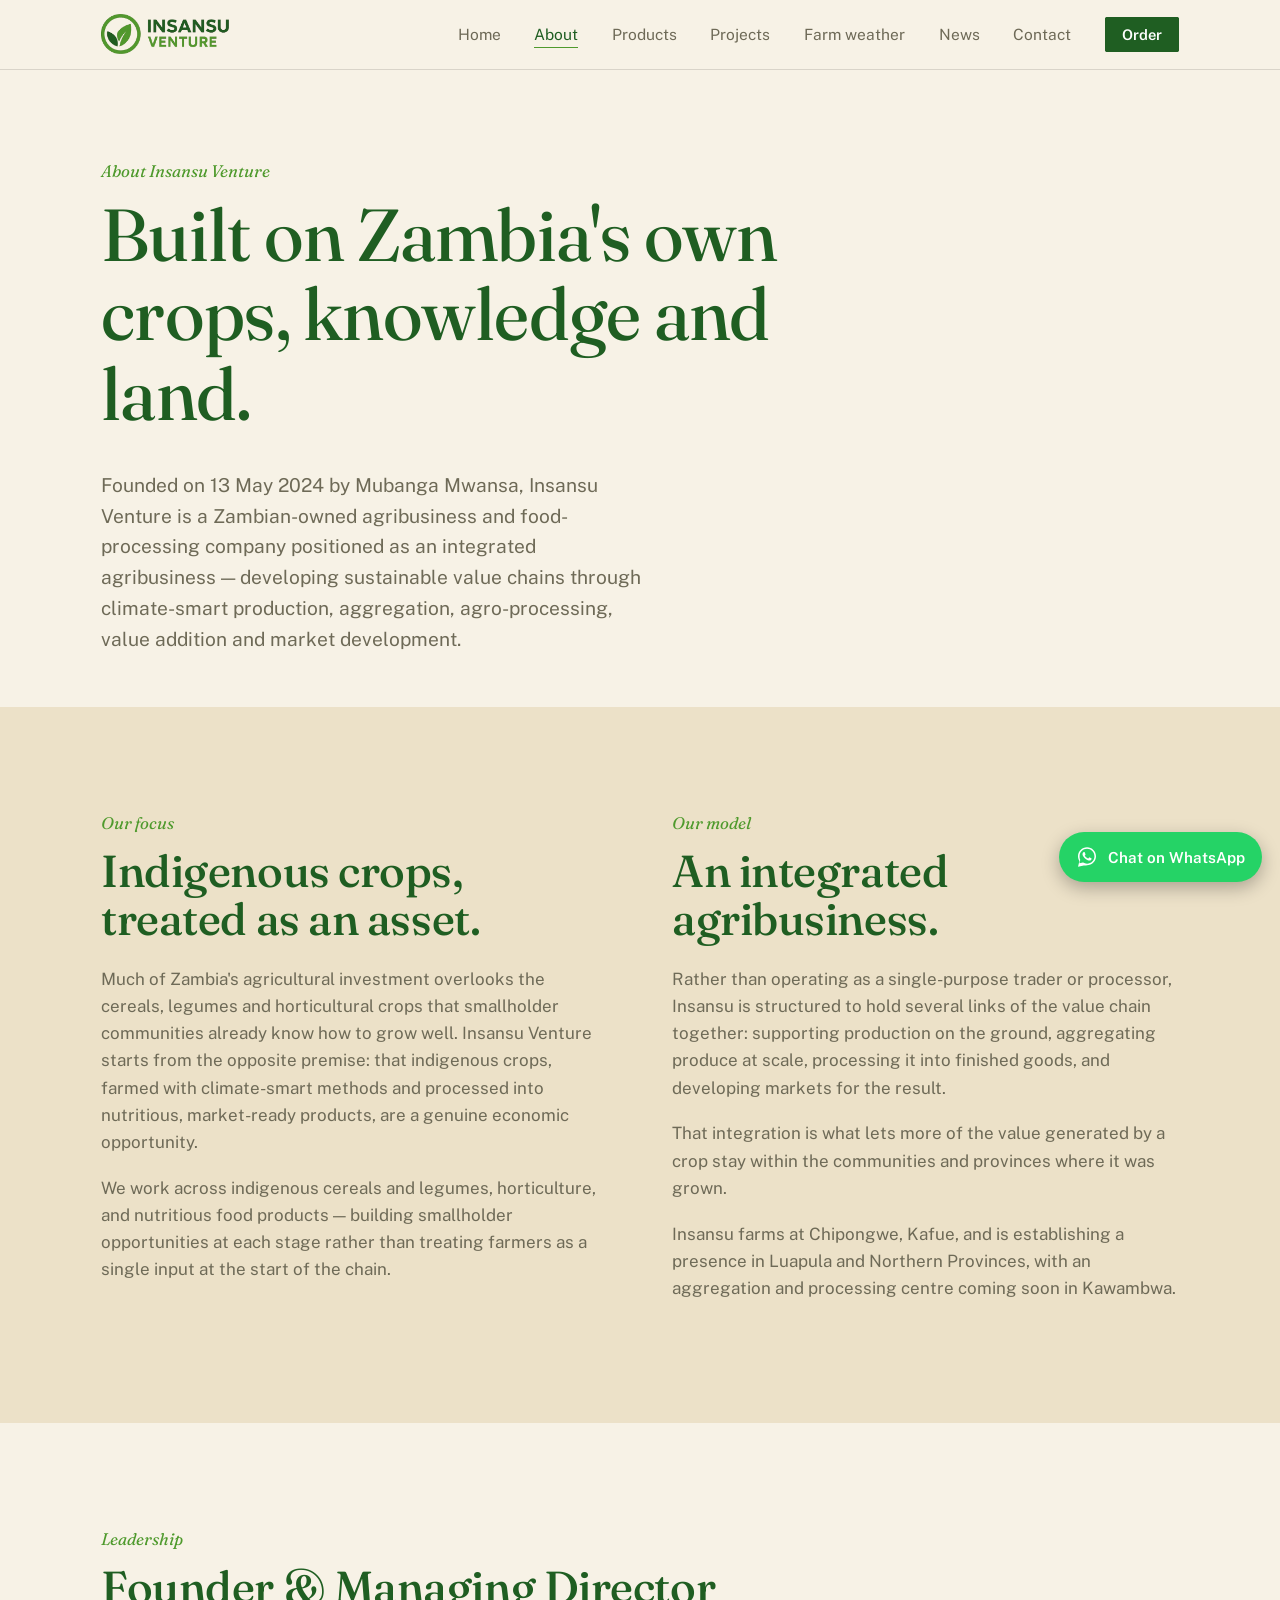
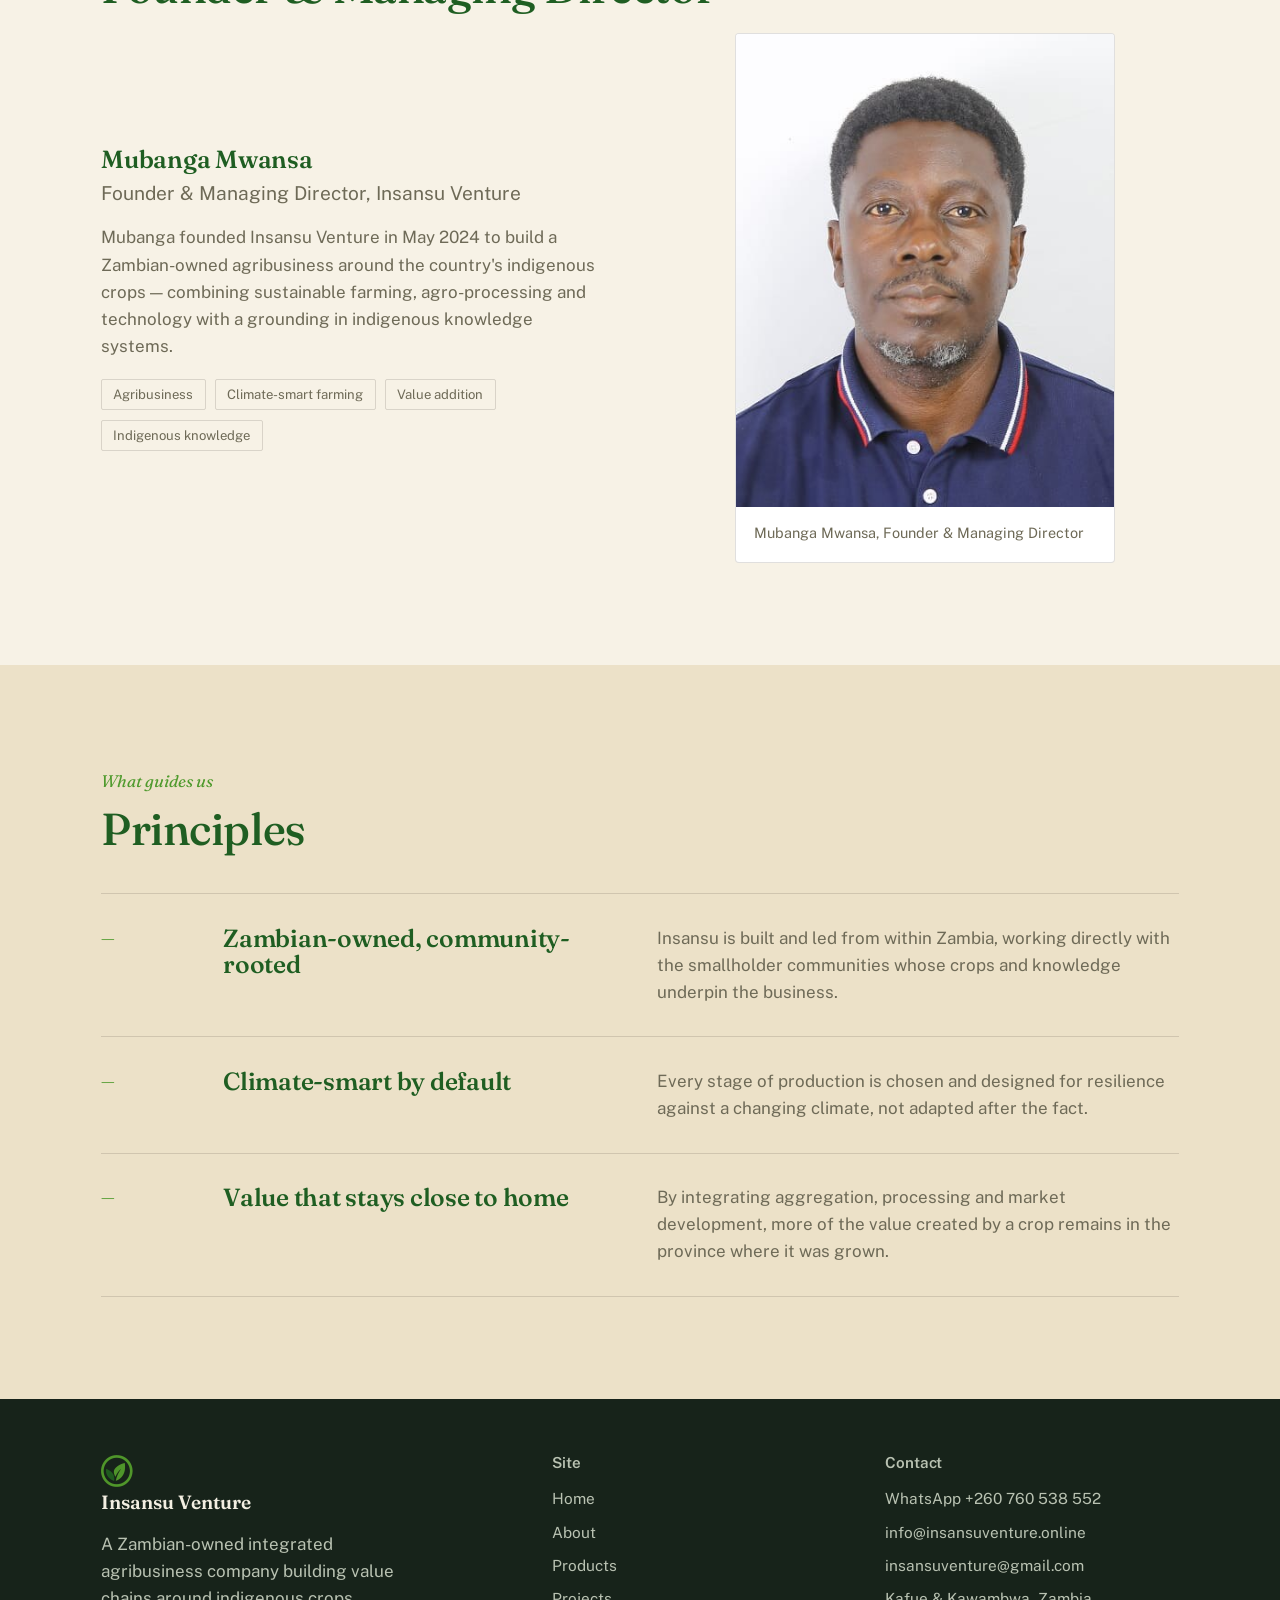
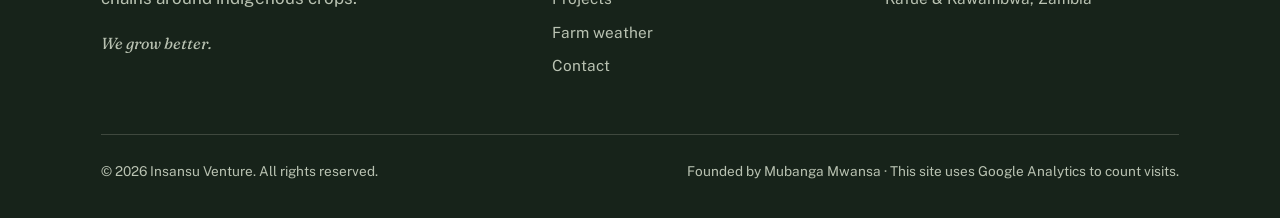
==== commit f21c3573: "Add Farm Weather page: live 7-day outlook, farm advisories, alert sign-up (alerts server pending) Co" ====
--- a/about.html
+++ b/about.html
@@ -40,6 +40,7 @@
         <li><a href="about.html" aria-current="page">About</a></li>
         <li><a href="products.html">Products</a></li>
         <li><a href="projects.html">Projects</a></li>
+        <li><a href="weather.html">Farm weather</a></li>
         <li><a href="news.html">News</a></li>
         <li><a href="contact.html">Contact</a></li>
       </ul>
@@ -136,6 +137,7 @@
         <a href="about.html">About</a>
         <a href="products.html">Products</a>
         <a href="projects.html">Projects</a>
+        <a href="weather.html">Farm weather</a>
         <a href="contact.html">Contact</a>
       </div>
       <div>
--- a/css/style.css
+++ b/css/style.css
@@ -566,3 +566,55 @@
 .news-gallery img{ margin:0; max-width:none; width:100%; aspect-ratio:3/4; object-fit:cover; }
 .news-gallery figcaption{ font-size:.85rem; color:var(--text-dim); margin-top:.4rem; line-height:1.35; }
 @media (max-width:560px){ .news-gallery{ grid-template-columns:1fr; } .news-gallery img{ aspect-ratio:4/3; } }
+
+/* photo slideshow */
+.fp-arrows{ display:flex; gap:.5rem; }
+.fp-arrows button{ width:2.6rem; height:2.6rem; border-radius:50%; border:1.5px solid var(--pine); background:transparent; color:var(--pine); font-size:1.1rem; cursor:pointer; }
+.fp-arrows button:hover{ background:var(--pine); color:#fff; }
+.fp-slides{ display:flex; gap:1rem; overflow-x:auto; scroll-snap-type:x mandatory; scroll-behavior:smooth; padding:0 max(var(--gutter), calc((100% - 1180px)/2 + var(--gutter))) .5rem; scroll-padding-left:max(var(--gutter), calc((100% - 1180px)/2 + var(--gutter))); scrollbar-width:none; }
+.fp-slides::-webkit-scrollbar{ display:none; }
+.fp-slide{ margin:0; flex:0 0 clamp(240px, 27vw, 340px); aspect-ratio:3/4; position:relative; border-radius:4px; overflow:hidden; scroll-snap-align:start; background:var(--parchment); }
+.fp-slide img{ width:100%; height:100%; object-fit:cover; display:block; }
+.fp-slide figcaption{ position:absolute; left:0; right:0; bottom:0; padding:2.2rem 1rem .9rem; color:#fff; font-size:.95rem; background:linear-gradient(0deg, rgba(23,35,26,.85), rgba(23,35,26,0)); }
+@media (max-width:640px){ .fp-slide{ flex-basis:78vw; } }
+
+/* indigenous leafy vegetables feature */
+.fp-leafy, .leafy-feature{ display:grid; grid-template-columns: minmax(0,5fr) minmax(0,6fr); gap: clamp(1.2rem,3vw,2.6rem); align-items:center; }
+.fp-leafy{ margin-top:1.6rem; background:#fff; border:1px solid var(--rule); border-radius:3px; overflow:hidden; }
+.fp-leafy img{ width:100%; height:100%; max-height:420px; object-fit:cover; display:block; }
+.fp-leafy > div{ padding: 1.4rem 1.6rem 1.6rem 0; }
+.fp-leafy h3{ margin:0 0 .6rem; font-size:1.5rem; }
+.fp-leafy .fp-note{ margin-top:1rem; }
+.leafy-feature{ margin: 1.4rem 0 2rem; }
+.leafy-feature img{ width:100%; max-height:460px; object-fit:cover; border-radius:4px; display:block; }
+@media (max-width:760px){ .fp-leafy, .leafy-feature{ grid-template-columns:1fr; } .fp-leafy > div{ padding:0 1.2rem 1.4rem; } }
+
+/* farm weather */
+.wx-head{ display:flex; justify-content:space-between; align-items:flex-end; gap:1rem; flex-wrap:wrap; margin-bottom:1.2rem; }
+.wx-tabs{ display:flex; gap:.4rem; }
+.wx-tab{ padding:.55rem 1.1rem; border:1.5px solid var(--pine); background:transparent; color:var(--pine); border-radius:999px; font:600 .95rem 'Public Sans',sans-serif; cursor:pointer; }
+.wx-tab[aria-pressed="true"]{ background:var(--pine); color:#fff; }
+.wx-days{ display:grid; grid-template-columns:repeat(7,1fr); gap:.7rem; margin-top:1rem; }
+.wx-day{ background:#fff; border:1px solid var(--rule); border-radius:4px; padding:.9rem .7rem; text-align:center; display:flex; flex-direction:column; gap:.35rem; }
+.wx-d{ font-weight:600; font-size:.9rem; }
+.wx-i{ font-size:.85rem; color:var(--leaf-dark); font-weight:600; }
+.wx-t{ font-family:'Fraunces',serif; font-size:1.4rem; color:var(--pine); }
+.wx-t span{ font-size:1rem; color:#7a7a6a; }
+.wx-r{ font-size:.8rem; color:#5d5d50; }
+.wx-idx{ margin-top:.2rem; padding:.35rem .2rem; border-radius:3px; font-size:.8rem; font-weight:600; display:flex; flex-direction:column; line-height:1.1; }
+.wx-idx small{ font-weight:500; opacity:.8; }
+.wx-good{ background:#dff0d4; color:#1F5E22; } .wx-fair{ background:#f6e9b8; color:#6b5300; } .wx-poor{ background:#f3d3cb; color:#8a2f1b; }
+.wx-advs{ display:grid; grid-template-columns:repeat(auto-fit,minmax(260px,1fr)); gap:1rem; margin-top:1.4rem; }
+.wx-adv{ background:#fff; border:1px solid var(--rule); border-left:5px solid var(--leaf); border-radius:3px; padding:1rem 1.2rem; }
+.wx-adv h3{ margin:0 0 .4rem; font-size:1.1rem; } .wx-adv p{ margin:0; font-size:.95rem; }
+.wx-lv-warn{ border-left-color:#b8452c; } .wx-lv-watch{ border-left-color:#d19a1f; } .wx-lv-info{ border-left-color:#5b7f95; } .wx-lv-good{ border-left-color:var(--leaf); }
+.wx-check{ display:flex !important; gap:.6rem; align-items:flex-start; font-size:.95rem; }
+.wx-check input{ width:auto !important; margin-top:.25rem; }
+.wx-fs{ border:0; padding:0; margin:0; display:grid; gap:.5rem; } .wx-fs legend{ font-size:.9rem; margin-bottom:.4rem; color:var(--text-dim); }
+.wx-hp{ position:absolute; left:-9999px; }
+.wx-msg{ margin:0; font-size:.95rem; } .wx-msg.ok{ color:var(--pine); font-weight:600; } .wx-msg.err{ color:#8a2f1b; font-weight:600; }
+.wx-soon{ background:#fff; border:1px solid var(--rule); border-radius:4px; padding:1.4rem 1.6rem; max-width:560px; margin-top:1.4rem; }
+.wx-soon h3{ margin-top:0; }
+@media (max-width:900px){ .wx-days{ grid-template-columns:repeat(4,1fr); } }
+@media (max-width:520px){ .wx-days{ grid-template-columns:repeat(2,1fr); } }
+[hidden]{ display:none !important; }
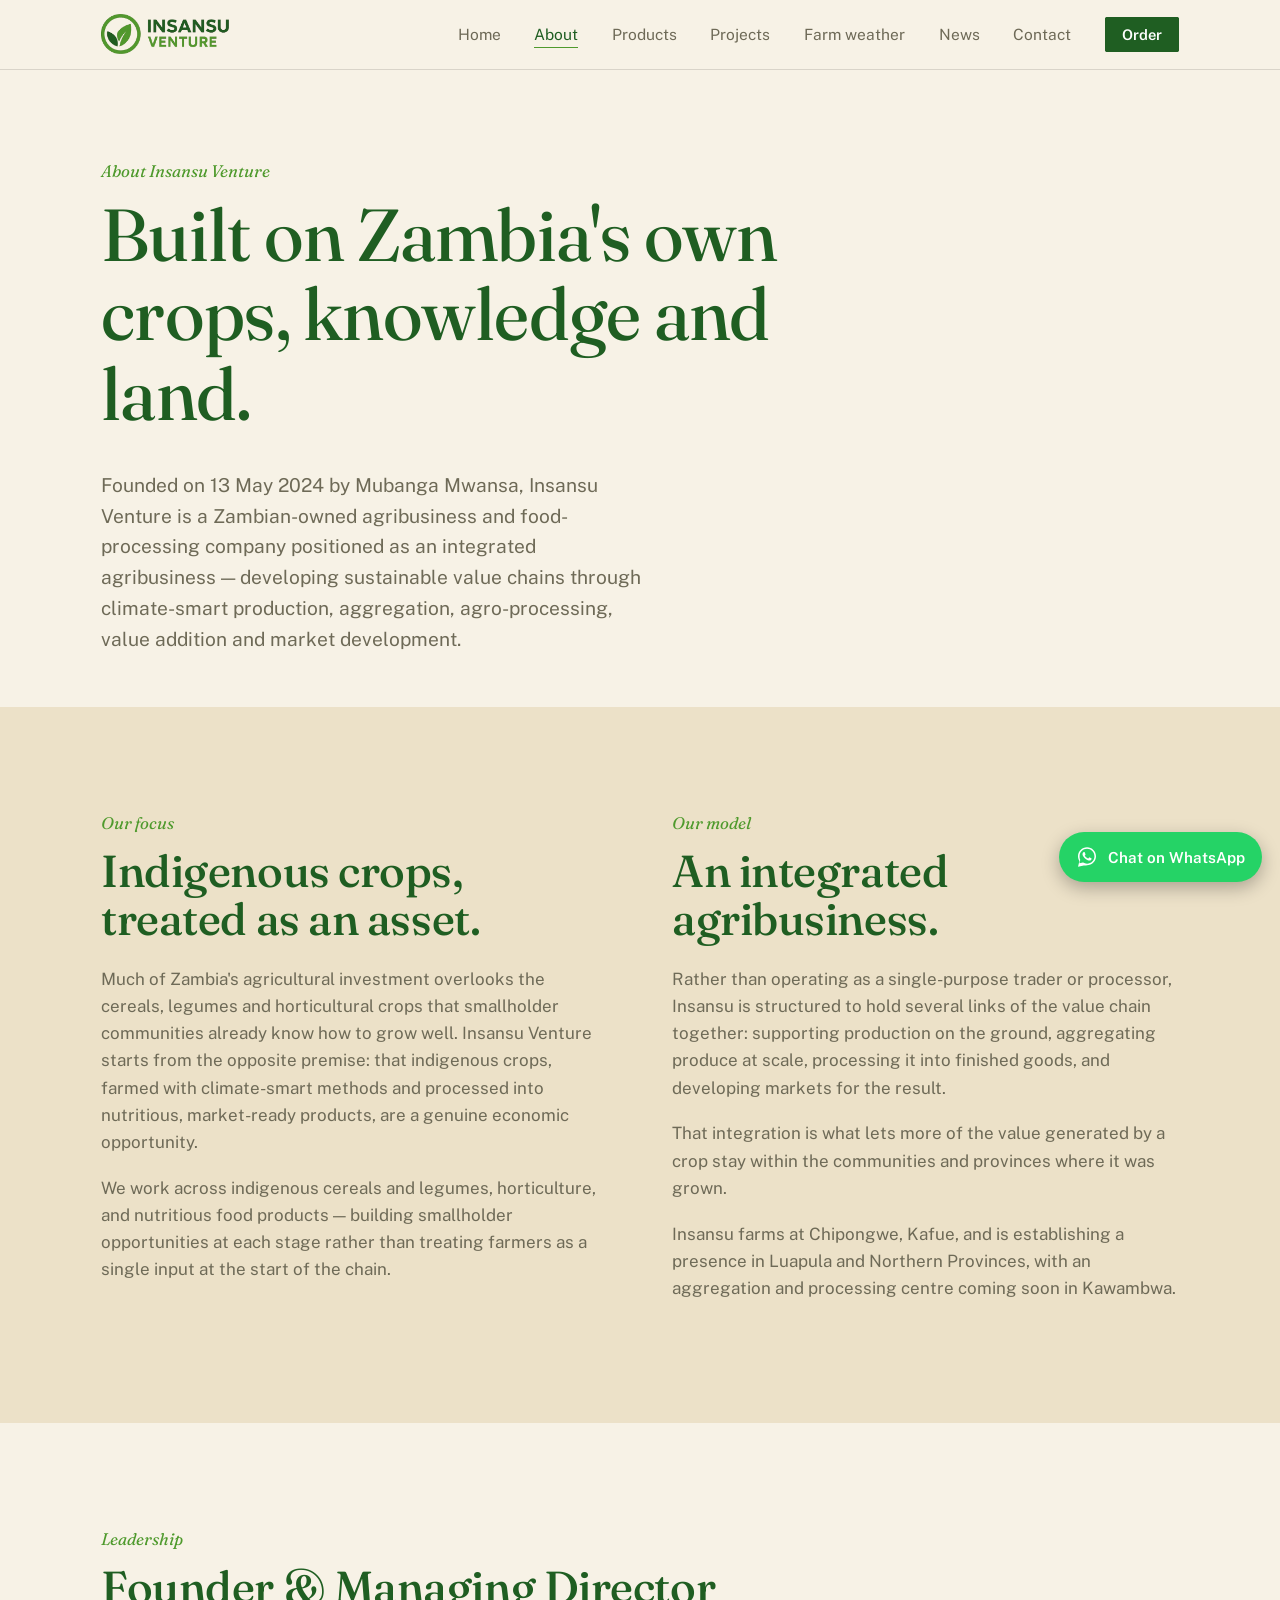
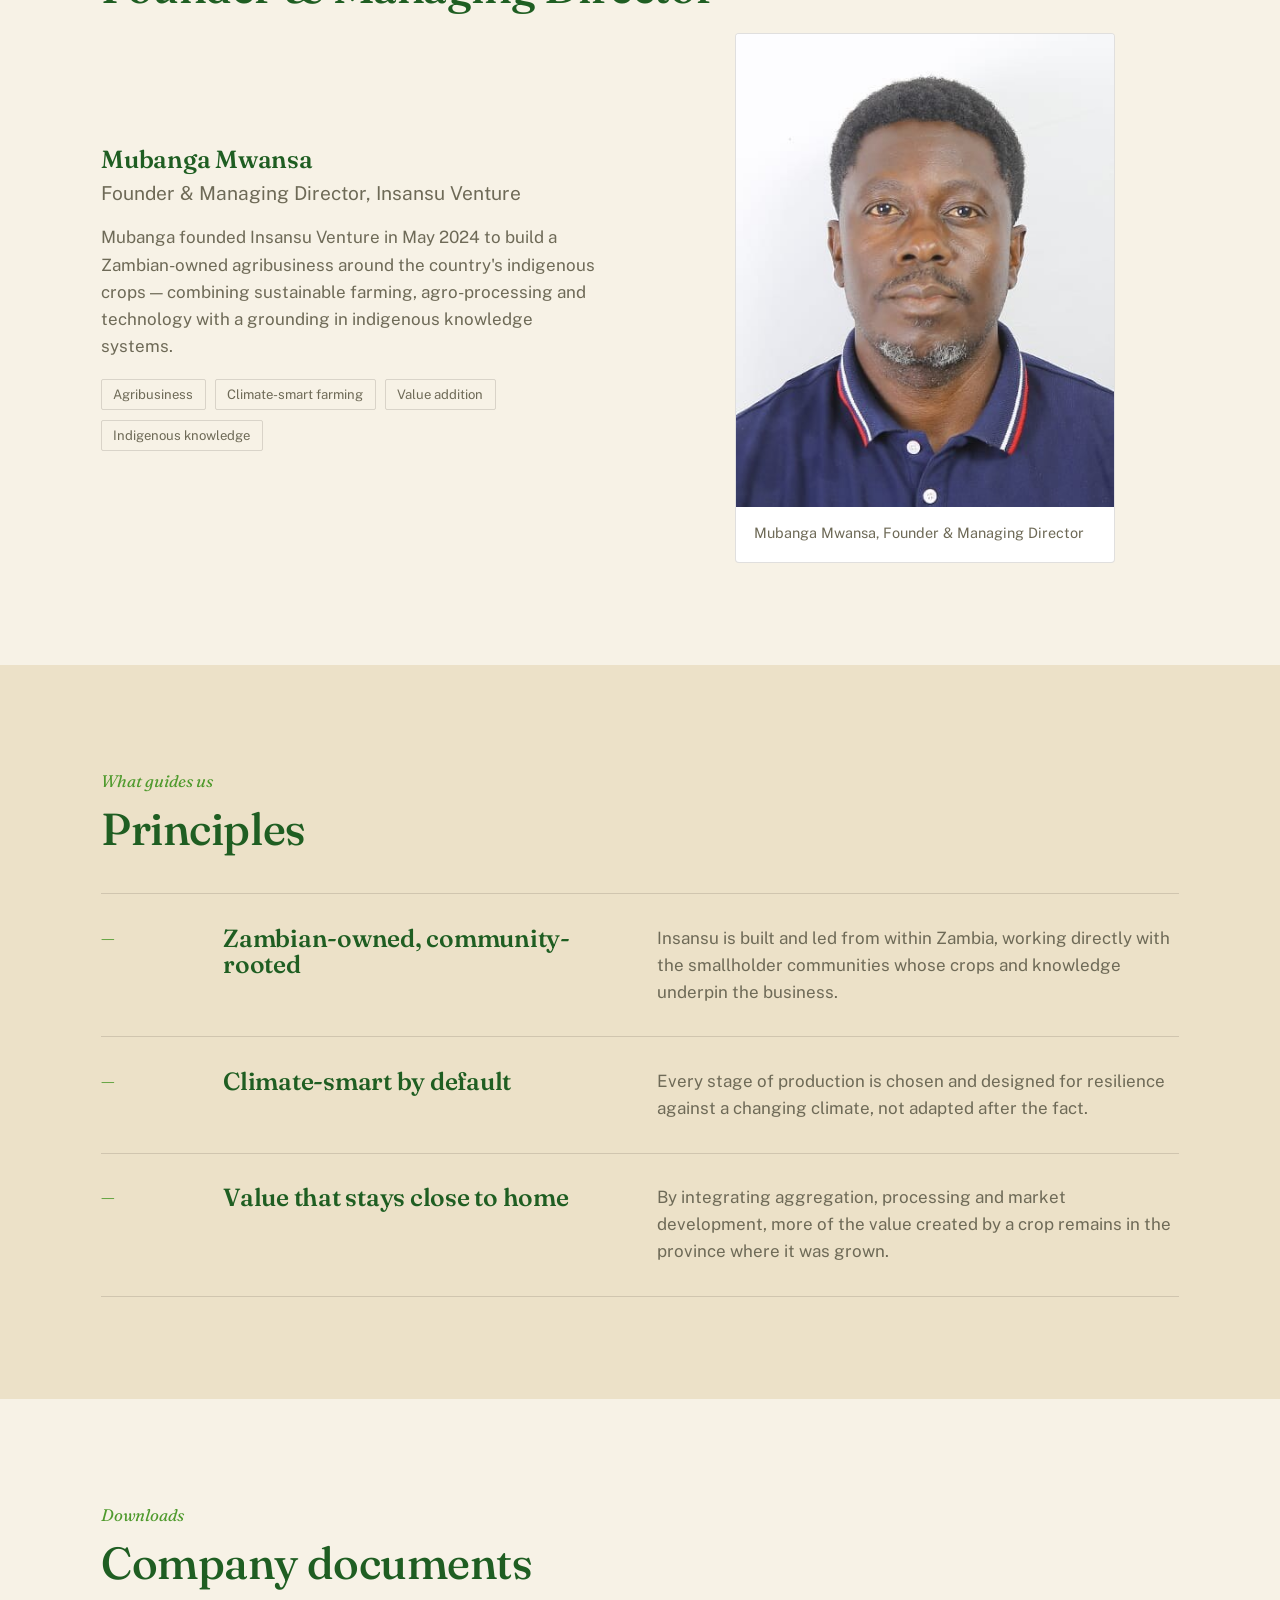
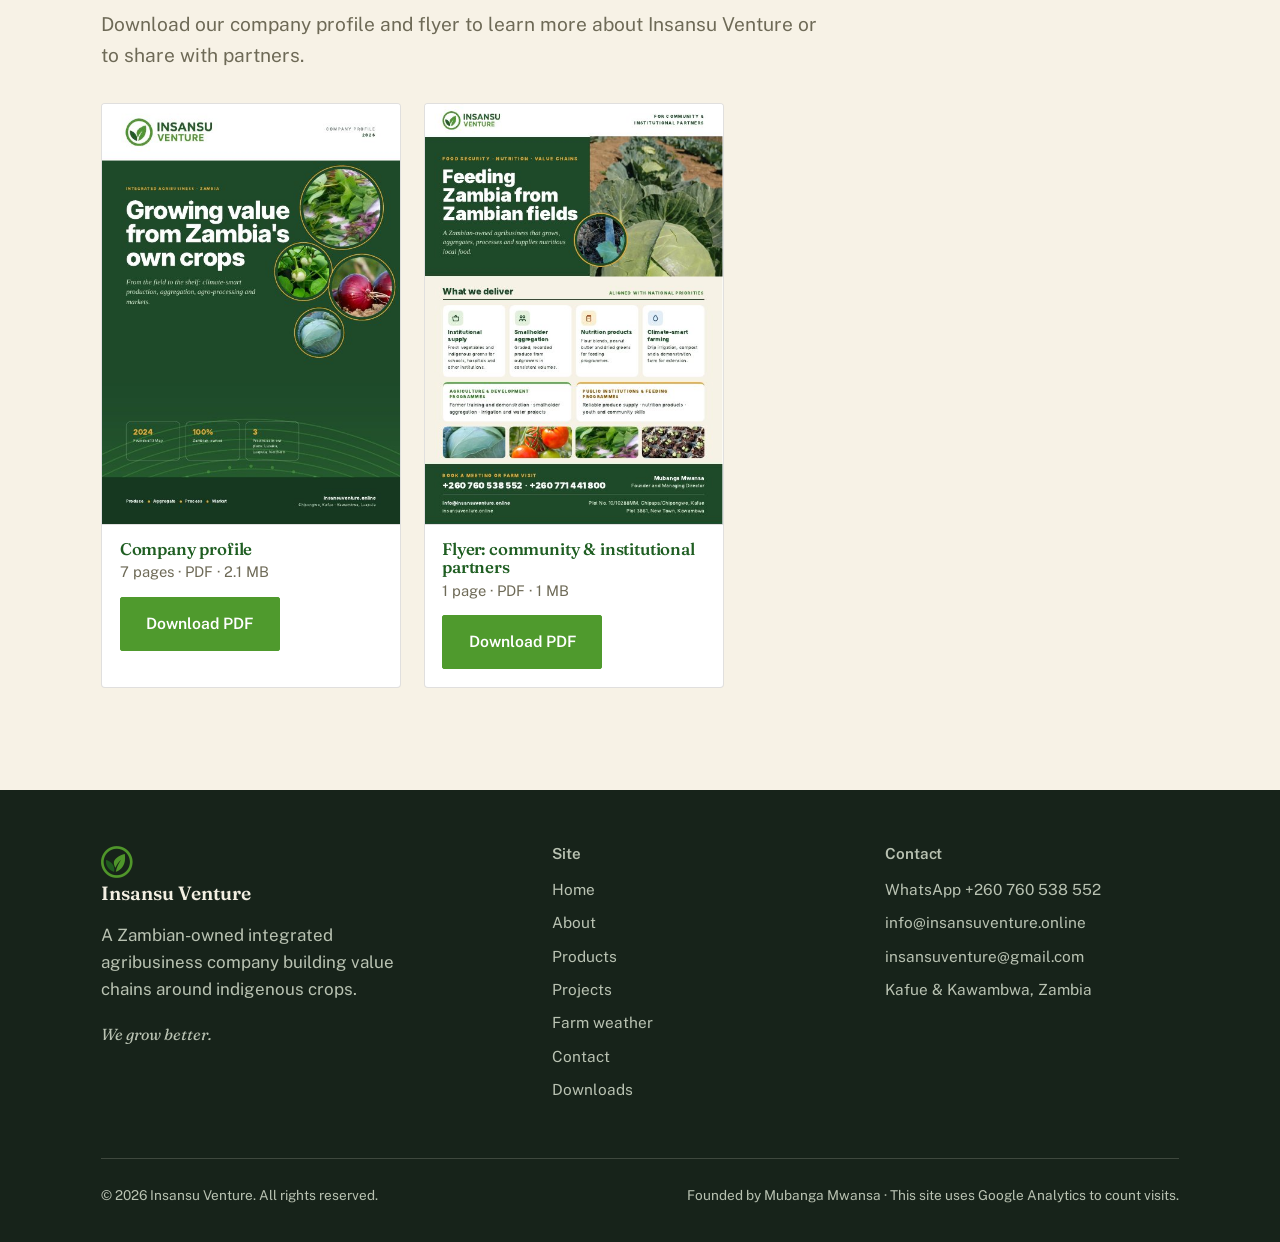
==== commit 700ecbd2: "Add downloadable company profile and flyer Downloads section on the About page with PDF previews, an" ====
--- a/about.html
+++ b/about.html
@@ -123,6 +123,24 @@
   </div>
 </section>
 
+<section id="downloads">
+  <div class="container">
+    <p class="eyebrow">Downloads</p>
+    <h2>Company documents</h2>
+    <p class="lede" style="max-width:60ch;">Download our company profile and flyer to learn more about Insansu Venture or to share with partners.</p>
+    <div class="doc-grid">
+      <a class="photo-card doc-card" href="downloads/Insansu-Venture-Company-Profile.pdf" download>
+        <img src="images/downloads/company-profile-cover.jpg" alt="Cover of the Insansu Venture company profile" loading="lazy">
+        <div class="cap"><h3>Company profile</h3><p>7 pages · PDF · 2.1 MB</p><span class="btn" style="margin-top:0.8rem;">Download PDF</span></div>
+      </a>
+      <a class="photo-card doc-card" href="downloads/Insansu-Venture-Flyer.pdf" download>
+        <img src="images/downloads/flyer-cover.jpg" alt="Insansu Venture flyer for community and institutional partners" loading="lazy">
+        <div class="cap"><h3>Flyer: community &amp; institutional partners</h3><p>1 page · PDF · 1 MB</p><span class="btn" style="margin-top:0.8rem;">Download PDF</span></div>
+      </a>
+    </div>
+  </div>
+</section>
+
 <footer class="site-footer">
   <div class="container">
     <div class="footer-grid">
@@ -139,6 +157,7 @@
         <a href="projects.html">Projects</a>
         <a href="weather.html">Farm weather</a>
         <a href="contact.html">Contact</a>
+        <a href="about.html#downloads">Downloads</a>
       </div>
       <div>
         <h4>Contact</h4>
--- a/css/style.css
+++ b/css/style.css
@@ -618,3 +618,10 @@
 @media (max-width:900px){ .wx-days{ grid-template-columns:repeat(4,1fr); } }
 @media (max-width:520px){ .wx-days{ grid-template-columns:repeat(2,1fr); } }
 [hidden]{ display:none !important; }
+
+/* ---------- Downloads ---------- */
+.doc-grid{ display:grid; grid-template-columns: repeat(2, minmax(0, 300px)); gap: 1.4rem; margin-top: 2rem; }
+.doc-card{ display:block; color: inherit; text-decoration: none; }
+.doc-card img{ aspect-ratio: 210/297; object-fit: cover; object-position: top; border-bottom: 1px solid var(--rule); }
+.doc-card:hover h3{ color: var(--leaf-dark); }
+@media (max-width: 560px){ .doc-grid{ grid-template-columns: 1fr; } }
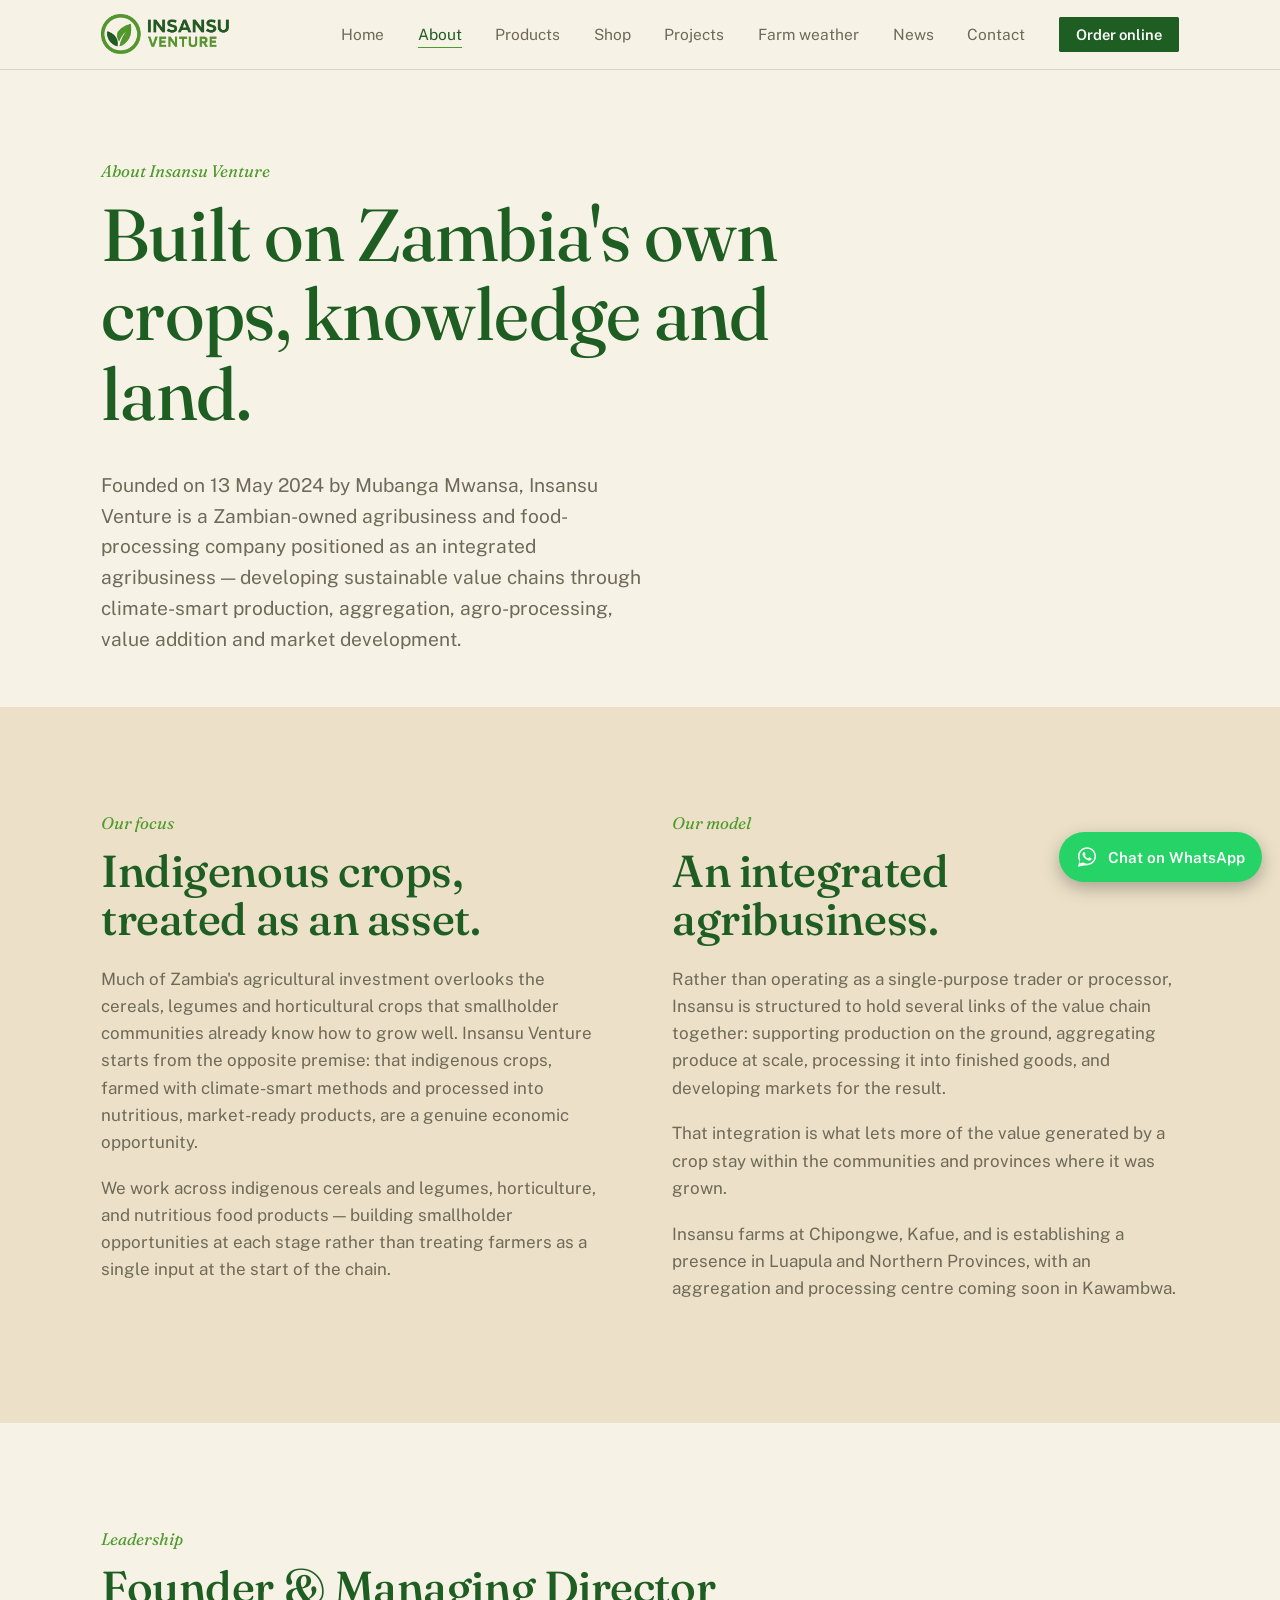
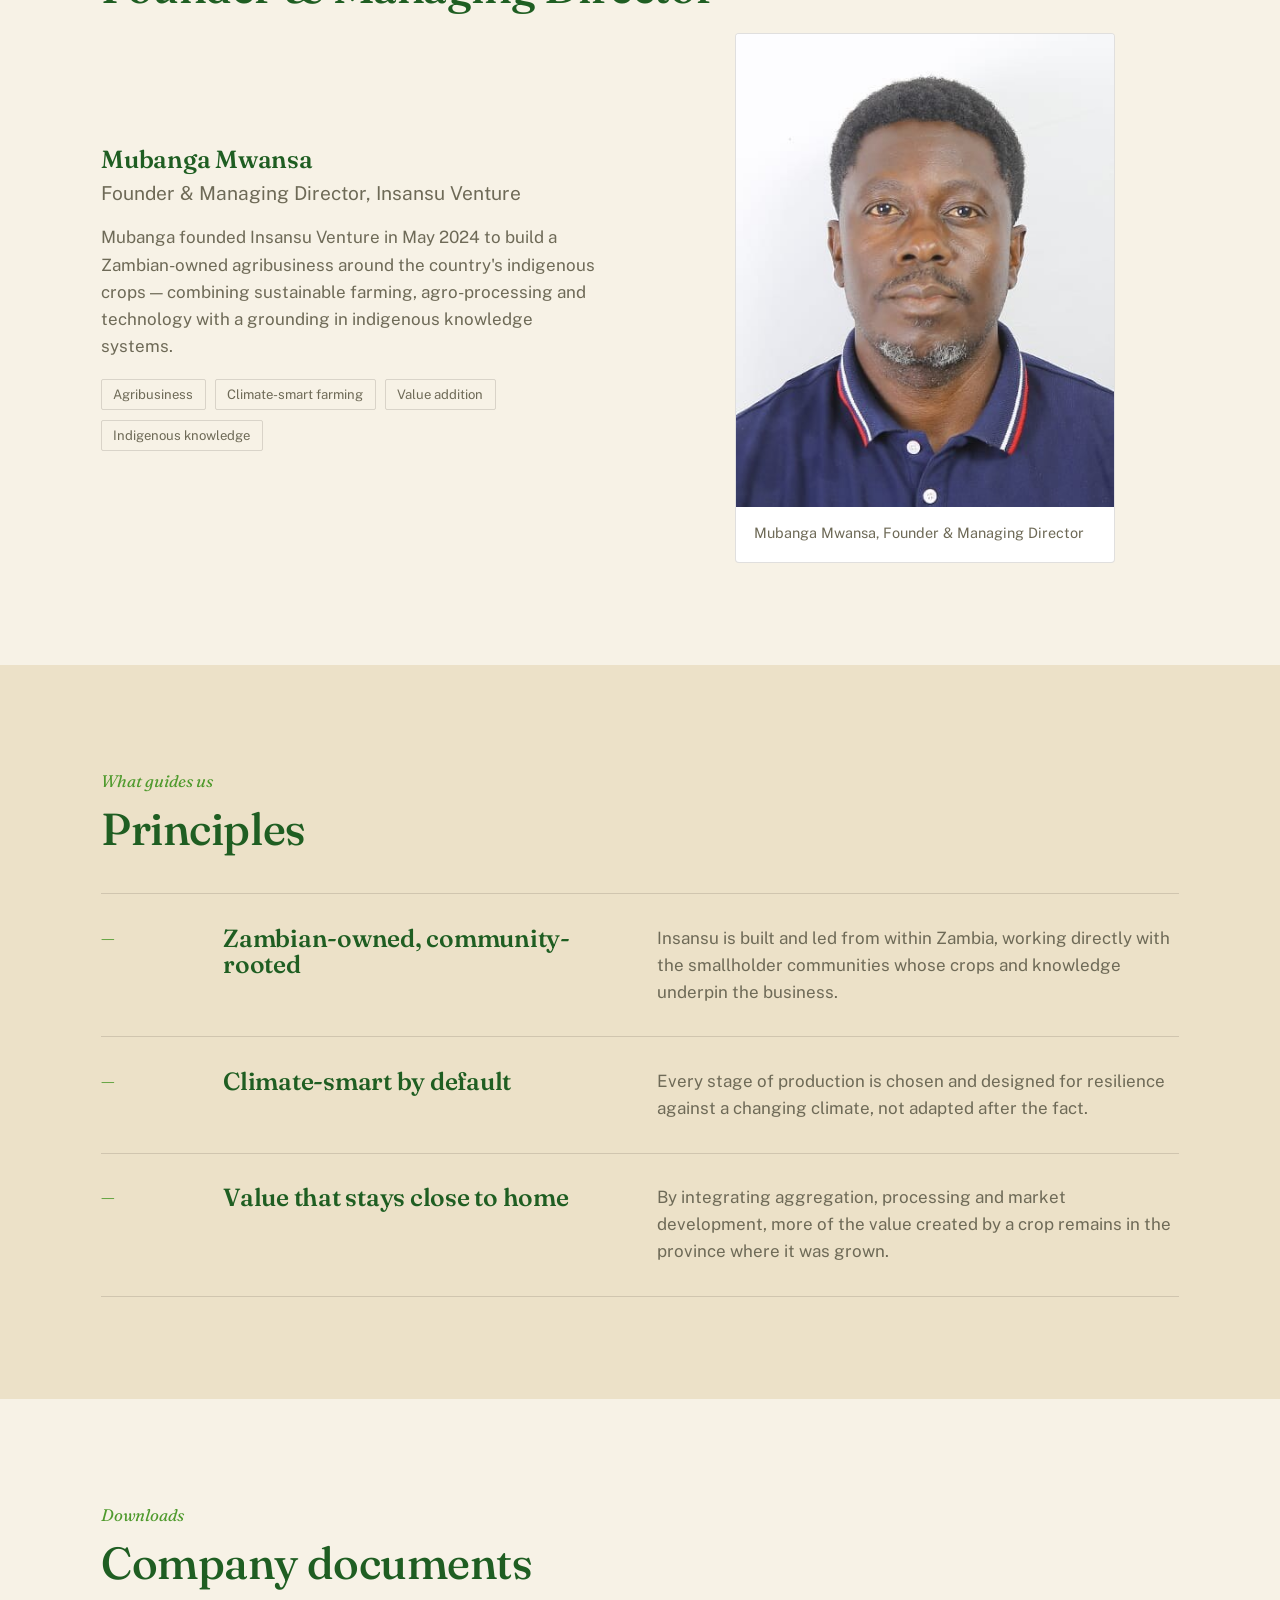
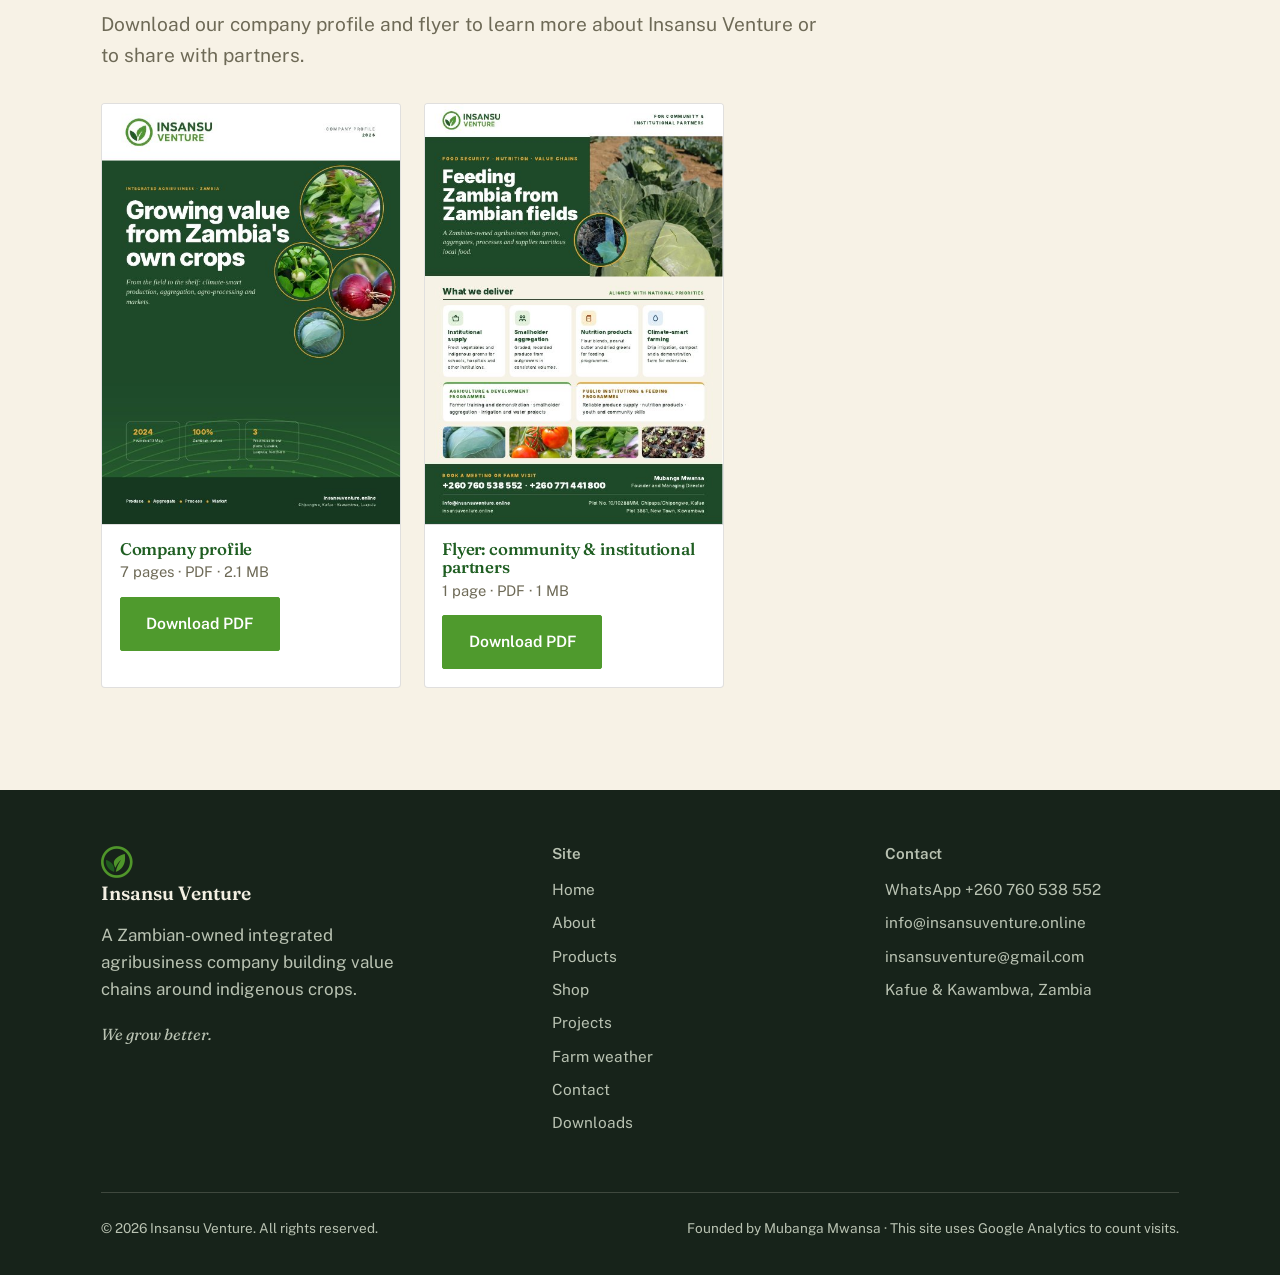
==== commit 1da43dbe: "Add online shop: cart, WhatsApp order, Pay na 543 and MTN MoMo payment instructions Co-Authored-By: " ====
--- a/about.html
+++ b/about.html
@@ -39,6 +39,7 @@
         <li><a href="index.html">Home</a></li>
         <li><a href="about.html" aria-current="page">About</a></li>
         <li><a href="products.html">Products</a></li>
+        <li><a href="shop.html">Shop</a></li>
         <li><a href="projects.html">Projects</a></li>
         <li><a href="weather.html">Farm weather</a></li>
         <li><a href="news.html">News</a></li>
@@ -154,6 +155,7 @@
         <a href="index.html">Home</a>
         <a href="about.html">About</a>
         <a href="products.html">Products</a>
+        <a href="shop.html">Shop</a>
         <a href="projects.html">Projects</a>
         <a href="weather.html">Farm weather</a>
         <a href="contact.html">Contact</a>
--- a/css/style.css
+++ b/css/style.css
@@ -625,3 +625,27 @@
 .doc-card img{ aspect-ratio: 210/297; object-fit: cover; object-position: top; border-bottom: 1px solid var(--rule); }
 .doc-card:hover h3{ color: var(--leaf-dark); }
 @media (max-width: 560px){ .doc-grid{ grid-template-columns: 1fr; } }
+
+/* online shop */
+.shop-steps{ list-style:none; display:flex; flex-wrap:wrap; gap:.6rem 1.6rem; padding:0; margin:1.2rem 0 0; font-size:.95rem; }
+.shop-grid{ display:grid; grid-template-columns:repeat(auto-fill,minmax(230px,1fr)); gap:1.2rem; }
+.shop-card{ background:#fff; border:1px solid var(--rule); border-radius:3px; overflow:hidden; display:flex; flex-direction:column; }
+.shop-card img{ width:100%; aspect-ratio:4/3; object-fit:cover; display:block; }
+.shop-body{ padding:1rem 1.1rem 1.2rem; display:flex; flex-direction:column; gap:.4rem; flex:1; }
+.shop-body h3{ margin:0; font-size:1.15rem; } .shop-desc{ margin:0; font-size:.9rem; flex:1; }
+.shop-price{ margin:0; font-weight:600; color:var(--pine); }
+.btn-small{ padding:.55rem 1rem; font-size:.9rem; }
+.shop-checkout{ display:grid; grid-template-columns:minmax(0,1.1fr) minmax(0,1fr); gap:2rem; margin-top:1.2rem; align-items:start; }
+.shop-lines{ grid-column:1/-1; background:#fff; border:1px solid var(--rule); border-radius:4px; padding:1rem 1.2rem; }
+.cart-row{ display:grid; grid-template-columns:1fr auto auto; gap:1rem; align-items:center; padding:.6rem 0; border-bottom:1px solid var(--rule); }
+.cart-qty{ display:inline-flex; align-items:center; gap:.5rem; }
+.cart-qty button{ width:2rem; height:2rem; border-radius:50%; border:1.5px solid var(--pine); background:transparent; color:var(--pine); font-size:1.1rem; cursor:pointer; }
+.cart-line{ min-width:7rem; text-align:right; }
+.cart-total-row{ display:flex; justify-content:space-between; padding:.9rem 0 .3rem; font-size:1.1rem; }
+.shop-link{ background:none; border:0; color:var(--leaf-dark); text-decoration:underline; cursor:pointer; font:inherit; padding:0; }
+.shop-checkout select{ width:100%; padding:.8rem; border:1px solid var(--rule); border-radius:3px; font:inherit; background:#fff; }
+.pay-box{ background:#fff; border:1px solid var(--rule); border-left:5px solid var(--leaf); border-radius:3px; padding:1.2rem 1.4rem; }
+.pay-box h3{ margin-top:0; } .pay-opt{ margin:.8rem 0; } .pay-opt p{ margin:.2rem 0 0; font-size:.95rem; }
+.cart-bar{ position:fixed; left:0; right:0; bottom:0; z-index:40; display:flex; justify-content:space-between; align-items:center; gap:1rem; padding:.7rem var(--gutter); background:var(--pine); color:#fff; }
+.cart-bar .btn{ background:#fff; color:var(--pine); }
+@media (max-width:820px){ .shop-checkout{ grid-template-columns:1fr; } .wa-float{ bottom:4.6rem; } }
